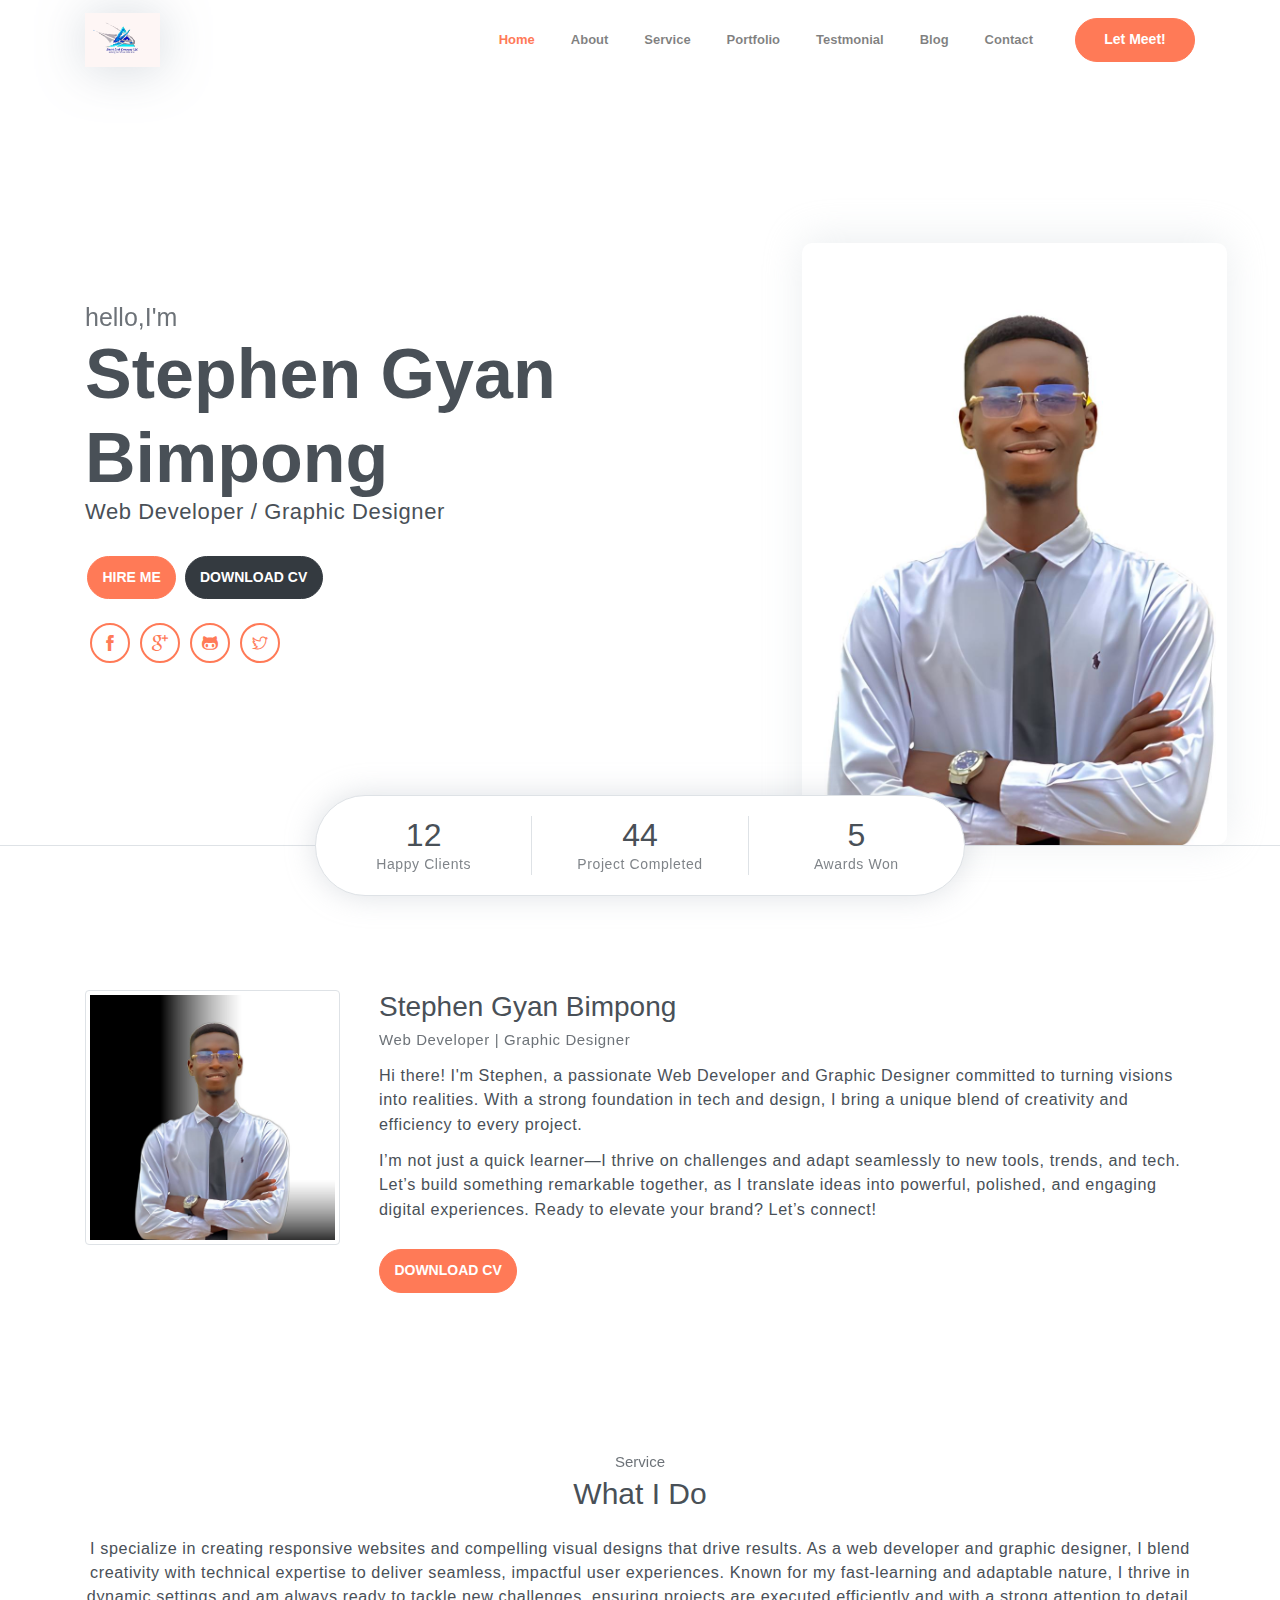
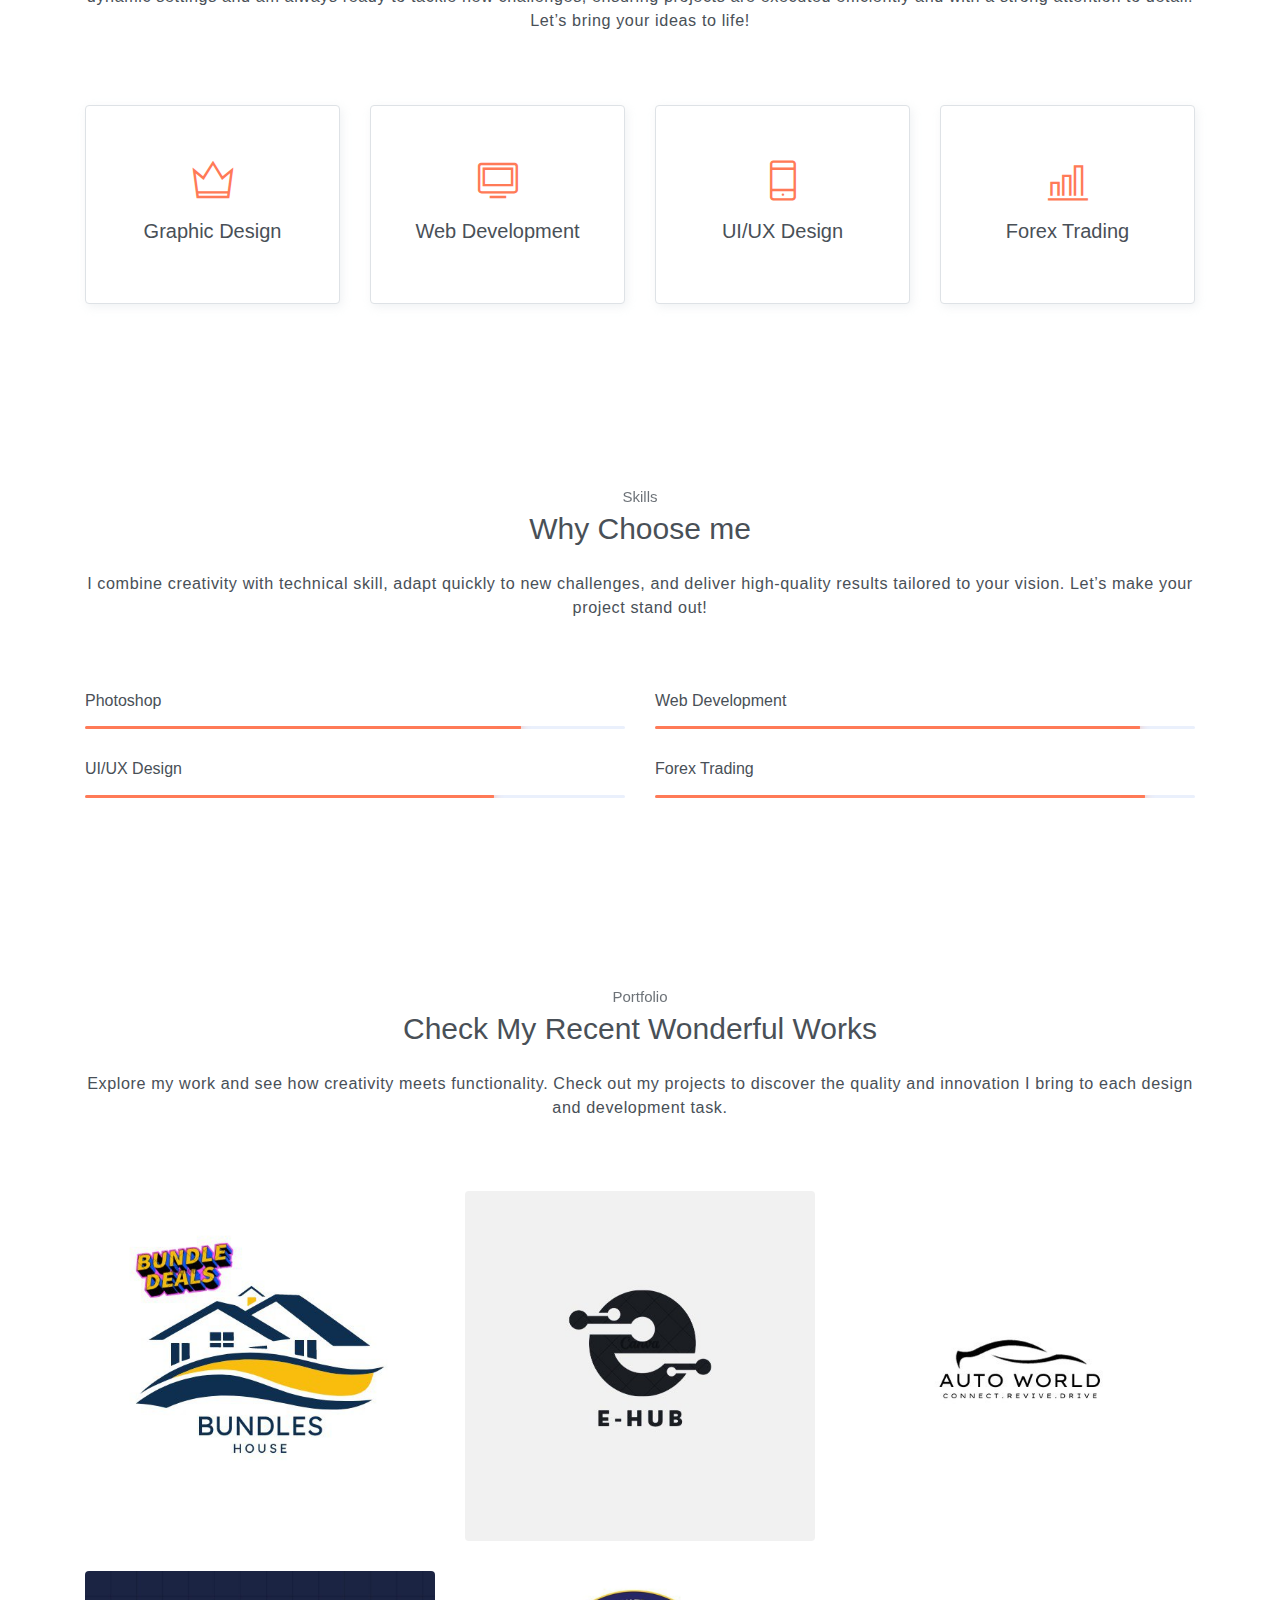
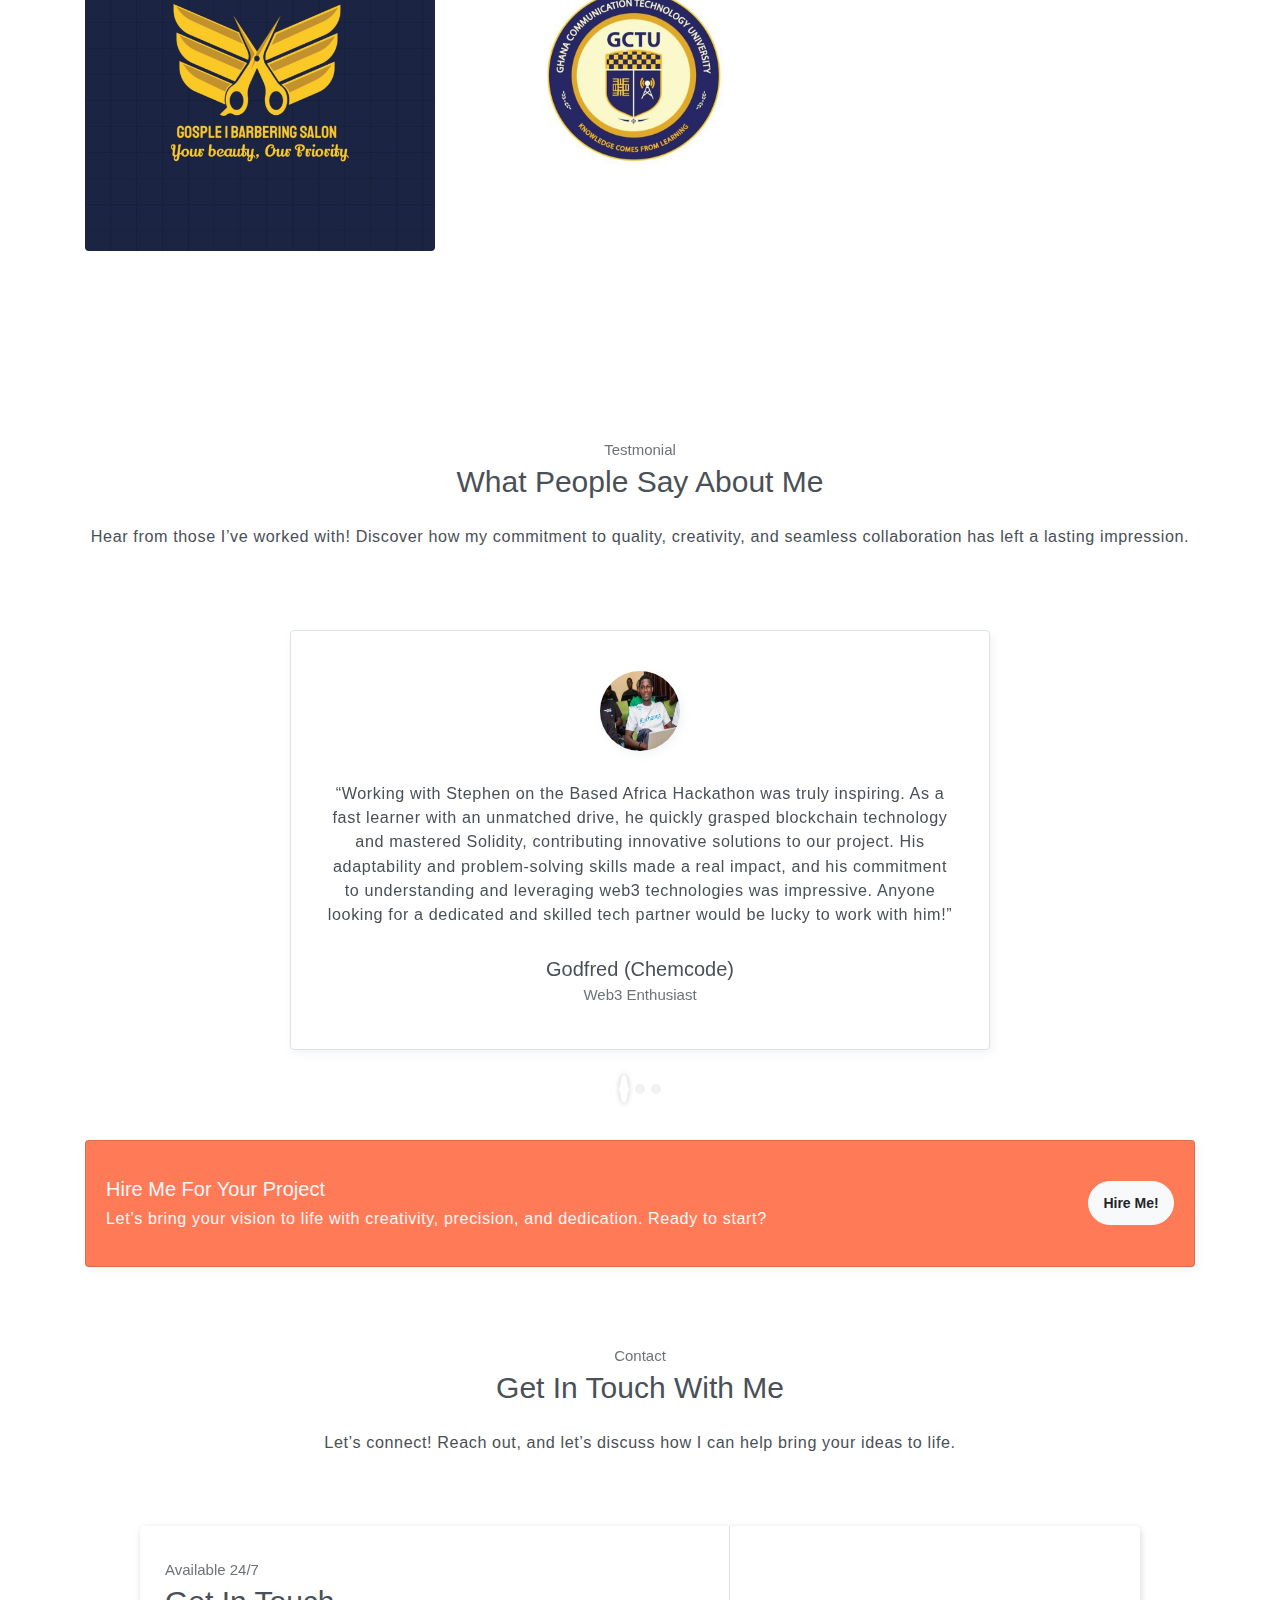
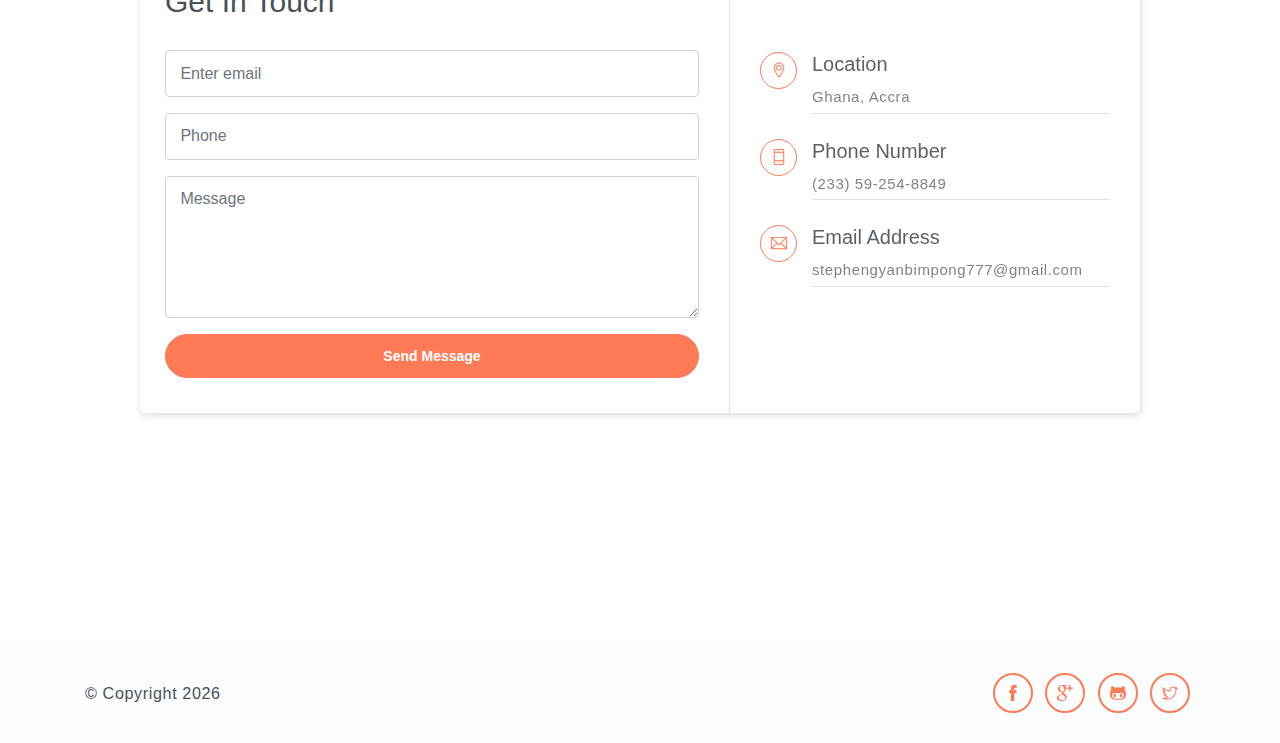
==== public_html/index.html @ 73524af5 "upload portfolio site" ====
<!DOCTYPE html>
<html lang="en">
<head>
	<meta charset="utf-8">
    <meta name="viewport" content="width=device-width, initial-scale=1, shrink-to-fit=no">
    <meta name="description" content="Start your development with Steller landing page.">
    <meta name="author" content="Devcrud">
    <title>Stephen's Portfolio</title>
    <!-- font icons -->
    <link rel="stylesheet" href="assets/vendors/themify-icons/css/themify-icons.css">
    <!-- Bootstrap + Steller main styles -->
	<link rel="stylesheet" href="assets/css/steller.css">
</head>
<body data-spy="scroll" data-target=".navbar" data-offset="40" id="home">

    <!-- Page navigation -->
    <nav class="navbar navbar-expand-lg navbar-light fixed-top" data-spy="affix" data-offset-top="0">
        <div class="container">
            <a class="navbar-brand" href="#"><img src="assets/imgs/logo.svg" alt=""></a>
            <button class="navbar-toggler" type="button" data-toggle="collapse" data-target="#navbarSupportedContent" aria-controls="navbarSupportedContent" aria-expanded="false" aria-label="Toggle navigation">
                <span class="navbar-toggler-icon"></span>
            </button>

            <div class="collapse navbar-collapse" id="navbarSupportedContent">
                <ul class="navbar-nav ml-auto align-items-center">
                    <li class="nav-item">
                        <a class="nav-link" href="#home">Home</a>
                    </li>
                    <li class="nav-item">
                        <a class="nav-link" href="#about">About</a>
                    </li>
                    <li class="nav-item">
                        <a class="nav-link" href="#service">Service</a>
                    </li>                   
                    <li class="nav-item">
                        <a class="nav-link" href="#portfolio">Portfolio</a>
                    </li>
                    <li class="nav-item">
                        <a class="nav-link" href="#testmonial">Testmonial</a>
                    </li>
                    <li class="nav-item">
                        <a class="nav-link" href="#blog">Blog</a>
                    </li>
                    <li class="nav-item">
                        <a class="nav-link" href="#contact">Contact</a>
                    </li>
                    <li class="nav-item">
                        <a class="- btn btn-primary rounded ml-4" href="https://calendly.com/stephengyanbimpong777/30min">Let Meet!</a>
                    </li>
                </ul>
            </div>
        </div>          
    </nav>
    <!-- End of page navibation -->

    <!-- Page Header -->
    <header class="header" id="home">
        <div class="container">
            <div class="infos">
                <h6 class="subtitle">hello,I'm</h6>
                <h6 class="title">Stephen Gyan Bimpong</h6>
                <p>Web Developer / Graphic Designer</p>

                <div class="buttons pt-3">
                    <button class="btn btn-primary rounded" onclick="window.location.href = 'https://form.jotform.com/243177001592553';" >HIRE ME</button>
                    <button class="btn btn-dark rounded" onclick="window.location.href = 'https://www.dropbox.com/scl/fi/myu30l5hokzdktukpydte/STEPHEN-CVV.pdf?rlkey=8grkukfcvhnptzgs9w6j70dwz&st=21aei946&dl=0';">DOWNLOAD CV</button>
                </div>      

                <div class="socials mt-4">
                    <a class="social-item" href="https://www.facebook.com/share/4NerfVoNpdZaXKDs/?mibextid=LQQJ4d"><i class="ti-facebook"></i></a>
                    <a class="social-item" href="https://www.linkedin.com/in/stephen-gyan-bimpong-b1b851284?utm_source=share&utm_campaign=share_via&utm_content=profile&utm_medium=ios_app"><i class="ti-google"></i></a>
                    <a class="social-item" href="https://github.com/SmartLinkco/"><i class="ti-github"></i></a>
                    <a class="social-item" href="https://x.com/_Stephen_Gyan"><i class="ti-twitter"></i></a>
                </div>
            </div>              
            <div class="img-holder">
                <img src="assets/imgs/man.jpg" alt="">
            </div>      
        </div>  

        <!-- Header-widget -->
        <div class="widget">
            <div class="widget-item">
                <h2>12</h2>
                <p>Happy Clients</p>
            </div>
            <div class="widget-item">
                <h2>44</h2>
                <p>Project Completed</p>
            </div>
            <div class="widget-item">
                <h2>5</h2>
                <p>Awards Won</p>
            </div>
        </div>
    </header>
    <!-- End of Page Header -->
    
    <!-- About section -->
    <section id="about" class="section mt-3">
        <div class="container mt-5">
            <div class="row text-center text-md-left">
                <div class="col-md-3">
                    <img src="assets/imgs/avatar.jpg" alt="" class="img-thumbnail mb-4">
                </div>
                <div class="pl-md-4 col-md-9">
                    <h6 class="title">Stephen Gyan Bimpong</h6>
                    <p class="subtitle">Web Developer | Graphic Designer</p>
                    <p>Hi there! I'm Stephen, a passionate Web Developer and Graphic Designer committed to turning visions into realities. With a strong foundation in tech and design, I bring a unique blend of creativity and efficiency to every project.</p>
                    <p>I’m not just a quick learner—I thrive on challenges and adapt seamlessly to new tools, trends, and tech. Let’s build something remarkable together, as I translate ideas into powerful, polished, and engaging digital experiences. Ready to elevate your brand? Let’s connect! </p>
                    <button class="btn btn-primary rounded mt-3" onclick="window.location.href = 'https://www.dropbox.com/scl/fi/myu30l5hokzdktukpydte/STEPHEN-CVV.pdf?rlkey=8grkukfcvhnptzgs9w6j70dwz&st=21aei946&dl=0';">DOWNLOAD CV</button>                   
                </div>
            </div>
        </div>
    </section>

    <!-- Service section -->
    <section id="service" class="section">
        <div class="container text-center">
            <h6 class="subtitle">Service</h6>
            <h6 class="section-title mb-4">What I Do</h6>
            <p class="mb-5 pb-4">I specialize in creating responsive websites and compelling visual designs that drive results. As a web developer and graphic designer, I blend creativity with technical expertise to deliver seamless, impactful user experiences. Known for my fast-learning and adaptable nature, I thrive in dynamic settings and am always ready to tackle new challenges, ensuring projects are executed efficiently and with a strong attention to detail. Let’s bring your ideas to life!</p>

            <div class="row">
                <div class="col-sm-6 col-md-3 mb-4">
                    <div class="custom-card card border">
                        <div class="card-body">
                            <i class="icon ti-crown"></i>
                            <h5>Graphic Design</h5>
                        </div>
                    </div>
                </div>
                <div class="col-sm-6 col-md-3 mb-4">
                    <div class="custom-card card border">
                        <div class="card-body">
                            <i class="icon ti-desktop"></i>
                            <h5>Web Development</h5>
                        </div>
                    </div>
                </div>
                <div class="col-sm-6 col-md-3 mb-4">
                    <div class="custom-card card border">
                        <div class="card-body">
                            <i class="icon ti-mobile"></i>
                            <h5>UI/UX Design</h5>
                        </div>
                    </div>
                </div>
                <div class="col-sm-6 col-md-3 mb-4">
                    <div class="custom-card card border">
                        <div class="card-body">
                            <i class="icon ti-bar-chart"></i>
                            <h5>Forex Trading</h5>
                        </div>
                    </div>
                </div>
            </div>
        </div>
    </section>
    <!-- End of Sectoin -->

    <!-- Skills section -->
    <section class="section">
        <div class="container text-center">
            <h6 class="subtitle">Skills</h6>
            <h6 class="section-title mb-4">Why Choose me</h6>
            <p class="mb-5 pb-4">I combine creativity with technical skill, adapt quickly to new challenges, and deliver high-quality results tailored to your vision. Let’s make your project stand out!</p>

            <div class="row text-left">
                <div class="col-sm-6">
                    <h6 class="mb-3">Photoshop</h6>
                    <div class="progress">
                        <div class="progress-bar bg-primary" role="progressbar" style="width: 80%;" aria-valuenow="25" aria-valuemin="0" aria-valuemax="100"><span>80%</span></div>
                    </div>
                </div>
                <div class="col-sm-6">
                    <h6 class="mb-3">Web Development</h6>
                    <div class="progress">
                        <div class="progress-bar bg-primary" role="progressbar" style="width: 89%;" aria-valuenow="25" aria-valuemin="0" aria-valuemax="100"><span>89%</span></div>
                    </div>
                </div>
                <div class="col-sm-6">
                    <h6 class="mb-3">UI/UX Design</h6>
                    <div class="progress">
                        <div class="progress-bar bg-primary" role="progressbar" style="width: 75%;" aria-valuenow="25" aria-valuemin="0" aria-valuemax="100"><span>75%</span></div>
                    </div>
                </div>
                <div class="col-sm-6">
                    <h6 class="mb-3">Forex Trading</h6>
                    <div class="progress">
                        <div class="progress-bar bg-primary" role="progressbar" style="width: 90%;" aria-valuenow="25" aria-valuemin="0" aria-valuemax="100"><span>90%</span></div>
                    </div>
                </div>
            </div>  
        </div>
    </section>
    <!-- End of Skills sections -->

    <!-- Portfolio section -->
    <section id="portfolio" class="section">
        <div class="container text-center">
            <h6 class="subtitle">Portfolio</h6>
            <h6 class="section-title mb-4">Check My Recent Wonderful Works</h6>
            <p class="mb-5 pb-4">Explore my work and see how creativity meets functionality. Check out my projects to discover the quality and innovation I bring to each design and development task.</p>

            <div class="row">
                <div class="col-sm-4">
                    <div class="img-wrapper">
                        <img src="assets/imgs/folio-1.jpg" alt="">
                        <div class="overlay">
                            <div class="overlay-infos">
                                <h5>BUNDLE HOUSE</h5>
                                <a href="javascript:void(0)"><i class="ti-zoom-in"></i></a>
                                <a href="
                                https://smartlinkco.github.io/connect/bundles/masterbundles.html"><i class="ti-link"></i></a>
                            </div>  
                        </div>
                    </div>
                    <div class="img-wrapper">
                        <img src="assets/imgs/folio-2.jpg" alt="">
                        <div class="overlay">
                            <div class="overlay-infos">
                                <h5>GOSPEL 1 HAIR STUDIO</h5>
                                <a href="javascript:void(0)"><i class="ti-zoom-in"></i></a>
                                <a href="https://smartlinkco.github.io/connect/Gospel%201/gospel1barbershop.html"><i class="ti-link"></i></a>
                            </div>                              
                        </div>
                    </div>                  
                </div>
                <div class="col-sm-4">
                    <div class="img-wrapper">
                        <img src="assets/imgs/folio-3.jpg" alt="">
                        <div class="overlay">
                            <div class="overlay-infos">
                                <h5>E-HUB</h5>
                                <a href=""><i class="ti-zoom-in"></i></a>
                                <a href="https://smartlinkco.github.io/connect/e-HUB/e-HUB-Premium.html"><i class="ti-link"></i></a>
                            </div>  
                        </div>
                    </div>
                    <div class="img-wrapper">
                        <img src="assets/imgs/folio-4.jpg" alt="">
                        <div class="overlay">
                            <div class="overlay-infos">
                                <h5>GCTU ARCHIVE</h5>
                                <a href="javascript:void(0)"><i class="ti-zoom-in"></i></a>
                                <a href="https://smartlinkco.github.io/Collaborators/Passco%20Achive/gctuAchives.html"><i class="ti-link"></i></a>
                            </div>                              
                        </div>
                    </div>                  
                </div>
                <div class="col-sm-4">
                    <div class="img-wrapper">
                        <img src="assets/imgs/folio-5.jpg" alt="">
                        <div class="overlay">
                            <div class="overlay-infos">
                                <h5>AutoWorld</h5>
                                <a href="javascript:void(0)"><i class="ti-zoom-in"></i></a>
                                <a href="https://smartlinkco.github.io/connect/AutoWorld/index.html"><i class="ti-link"></i></a>
                            </div>  
                        </div>
                    </div>             
                </div>
            </div>

        </div>
    </section>
    <!-- End of portfolio section -->

    <!-- Testmonial Section -->
    <section id="testmonial" class="section">
        <div class="container text-center">
            <h6 class="subtitle">Testmonial</h6>
            <h6 class="section-title mb-4">What People Say About Me</h6>
            <p class="mb-5 pb-4">Hear from those I’ve worked with! Discover how my commitment to quality, creativity, and seamless collaboration has left a lasting impression.</p>


            <div id="carouselExampleIndicators" class="carousel slide" data-ride="carousel">
                <ol class="carousel-indicators">
                    <li data-target="#carouselExampleIndicators" data-slide-to="0" class="active"></li>
                    <li data-target="#carouselExampleIndicators" data-slide-to="1"></li>
                    <li data-target="#carouselExampleIndicators" data-slide-to="2"></li>
                </ol>
                <div class="carousel-inner">
                    <div class="carousel-item active">
                        <div class="card testmonial-card border">
                            <div class="card-body">
                                <img src="assets/imgs/chemist.jpg" alt="">
                                <p>“Working with Stephen on the Based Africa Hackathon was truly inspiring. As a fast learner with an unmatched drive, he quickly grasped blockchain technology and mastered Solidity, contributing innovative solutions to our project. His adaptability and problem-solving skills made a real impact, and his commitment to understanding and leveraging web3 technologies was impressive. Anyone looking for a dedicated and skilled tech partner would be lucky to work with him!”</p>
                                <h1 class="title">Godfred (Chemcode)</h1>
                                <h1 class="subtitle">Web3 Enthusiast</h1>
                            </div>
                        </div>
                    </div>
                    <div class="carousel-item">
                        <div class="card testmonial-card border">
                            <div class="card-body">
                                <img src="assets/imgs/gospel.jpg" alt="">
                                <p>“Stephen exceeded my expectations by building our professional website in just 5 days! His attention to detail and high-quality configurations brought my vision to life seamlessly. Not only was the turnaround time impressive, but the site also reflected exactly what I wanted for Gospel 1 Hair Studio. His dedication, skill, and efficiency make him a true asset to any project!”</p>
                                <h1 class="title">Mr.Samuel Bimpong</h1>
                                <h1 class="subtitle">CEO, Gospel 1 Hair Studio</h1>
                            </div>
                        </div>
                    </div>
                    <div class="carousel-item">
                        <div class="card testmonial-card border">
                            <div class="card-body">
                                <img src="assets/imgs/rubies.jpg" alt="">
                                <p>"Stephen has been a reliable and accessible partner throughout our journey at Rubies Cuisine. He developed an automated customer service chatbot for order taking that streamlined our process and improved customer interactions. If you're looking for someone who listens to your needs and delivers high-quality, efficient solutions, Stephen is the one to trust. His professionalism and commitment will truly make a difference for your business!"</p>
                                <h1 class="title">Madam Ruby</h1>
                                <h1 class="subtitle">CEO, Rubies Cuisine</h1>
                            </div>
                        </div>
                    </div>
                </div>
            </div>
        </div>
    </section>
    <!-- End of testmonial section -->

    <!-- Blog Section -->
    <!-- <section id="blog" class="section">
        <div class="container text-center">
            <h6 class="subtitle">My Blogs</h6>
            <h6 class="section-title mb-4">Latest News</h6>
            <p class="mb-5 pb-4">Lorem ipsum dolor sit amet, consectetur adipisicing elit. In alias dignissimos. <br> rerum commodi corrupti, temporibus non quam.</p>

            <div class="row text-left">
                <div class="col-md-4">
                    <div class="card border mb-4">
                        <img src="assets/imgs/blog-1.jpg" alt="" class="card-img-top w-100">
                        <div class="card-body">
                            <h5 class="card-title">Designe for Everyone</h5>
                            <div class="post-details">
                                <a href="javascript:void(0)">Posted By: Admin</a>
                                <a href="javascript:void(0)"><i class="ti-thumb-up"></i> 456</a>
                                <a href="javascript:void(0)"><i class="ti-comment"></i> 123</a>
                            </div>
                            <p>Lorem ipsum dolor sit amet, consectetur adipisicing elit. Ut ad vel dolorum, iusto velit, minima? Voluptas nemo harum impedit nisi.</p>
                            <a href="javascript:void(0)">Read More..</a>
                        </div>
                    </div>
                </div>
                <div class="col-md-4">
                    <div class="card border mb-4">
                        <img src="assets/imgs/blog-2.jpg" alt="" class="card-img-top w-100">
                        <div class="card-body">
                            <h5 class="card-title">Web Layouts</h5>
                            <div class="post-details">
                                <a href="javascript:void(0)">Posted By: Admin</a>
                                <a href="javascript:void(0)"><i class="ti-thumb-up"></i> 456</a>
                                <a href="javascript:void(0)"><i class="ti-comment"></i> 123</a>
                            </div>
                            <p>Lorem ipsum dolor sit amet, consectetur adipisicing elit. Ut ad vel dolorum, iusto velit, minima? Voluptas nemo harum impedit nisi.</p>
                            <a href="javascript:void(0)">Read More..</a>
                        </div>
                    </div>
                </div>
                <div class="col-md-4">
                    <div class="card border mb-4">
                        <img src="assets/imgs/blog-3.jpg" alt="" class="card-img-top w-100">
                        <div class="card-body">
                            <h5 class="card-title">Bootstrap Framework</h5>
                            <div class="post-details">
                                <a href="javascript:void(0)">Posted By: Admin</a>
                                <a href="javascript:void(0)"><i class="ti-thumb-up"></i> 456</a>
                                <a href="javascript:void(0)"><i class="ti-comment"></i> 123</a>
                            </div>
                            <p>Lorem ipsum dolor sit amet, consectetur adipisicing elit. Ut ad vel dolorum, iusto velit, minima? Voluptas nemo harum impedit nisi.</p>
                            <a href="javascript:void(0)">Read More..</a>
                        </div>
                    </div>
                </div>
            </div>
        </div>
    </section> -->

    <!-- Hire me section -->
    <section class="bg-gray p-0 section">
        <div class="container">
            <div class="card bg-primary">
                <div class="card-body text-light">
                    <div class="row align-items-center">
                        <div class="col-sm-9 text-center text-sm-left">
                            <h5 class="mt-3">Hire Me For Your Project</h5>
                            <p class="mb-3">Let’s bring your vision to life with creativity, precision, and dedication. Ready to start? </p>
                        </div>
                        <div class="col-sm-3 text-center text-sm-right">
                            <button class="btn btn-light rounded" onclick="window.location.href = 'https://form.jotform.com/243177001592553';">Hire Me!</button>
                        </div>
                    </div>
                </div> 
            </div>
        </div>
    </section>      
    <!-- End od Hire me section. -->

    <!-- Contact Section -->
    <section id="contact" class="position-relative section">
        <div class="container text-center">
            <h6 class="subtitle">Contact</h6>
            <h6 class="section-title mb-4">Get In Touch With Me</h6>
            <p class="mb-5 pb-4">Let’s connect! Reach out, and let’s discuss how I can help bring your ideas to life.</p>

            <div class="contact text-left">
                <div class="form">
                    <h6 class="subtitle">Available 24/7</h6>
                    <h6 class="section-title mb-4">Get In Touch</h6>
                    <form>
                        <div class="form-group">
                            <input type="email" class="form-control" id="exampleInputEmail1" aria-describedby="emailHelp" placeholder="Enter email" required>
                        </div>
                        <div class="form-group">
                            <input type="password" class="form-control" id="exampleInputPassword1" placeholder="Phone" required>
                        </div>
                        <div class="form-group">
                            <textarea name="contact-message" id="" cols="30" rows="5" class="form-control" placeholder="Message"></textarea>
                        </div>
                        <button type="submit" class="btn btn-primary btn-block rounded w-lg">Send Message</button>
                    </form>
                </div>
                <div class="contact-infos">
                    <div class="item">
                        <i class="ti-location-pin"></i>
                        <div class="">
                            <h5>Location</h5>
                            <p> Ghana, Accra</p>
                        </div>                          
                    </div>
                    <div class="item">
                        <i class="ti-mobile"></i>
                        <div>
                            <h5>Phone Number</h5>
                            <p>(233) 59-254-8849</p>
                        </div>                          
                    </div>
                    <div class="item">
                        <i class="ti-email"></i>
                        <div class="mb-0">
                            <h5>Email Address</h5>
                            <p>stephengyanbimpong777@gmail.com</p>
                        </div>
                    </div>
                </div>                  
            </div>
        </div>  
        <div id="map">
            <iframe src="https://snazzymaps.com/embed/61257"></iframe>
        </div>      
    </section>
    <!-- End of Contact Section -->

    <!-- Page Footer -->
    <footer class="page-footer">
        <div class="container">
            <div class="row align-items-center">
                <div class="col-sm-6">
                    <p>&copy; Copyright <script>document.write(new Date().getFullYear())</script> </p>
                </div>
                <div class="col-sm-6">
                    <div class="socials">
                        <a class="social-item" href="https://www.facebook.com/share/4NerfVoNpdZaXKDs/?mibextid=LQQJ4d"><i class="ti-facebook"></i></a>
                        <a class="social-item" href="https://www.linkedin.com/in/stephen-gyan-bimpong-b1b851284?utm_source=share&utm_campaign=share_via&utm_content=profile&utm_medium=ios_app"><i class="ti-google"></i></a>
                        <a class="social-item" href="https://github.com/SmartLinkco/"><i class="ti-github"></i></a>
                        <a class="social-item" href="https://x.com/_Stephen_Gyan"><i class="ti-twitter"></i></a>
                    </div>
                </div>
            </div>
        </div>
    </footer> 
    <!-- End of page footer -->
	
	<!-- core  -->
    <script src="assets/vendors/jquery/jquery-3.4.1.js"></script>
    <script src="assets/vendors/bootstrap/bootstrap.bundle.js"></script>
    <!-- bootstrap 3 affix -->
	<script src="assets/vendors/bootstrap/bootstrap.affix.js"></script>

    <!-- steller js -->
    <script src="assets/js/steller.js"></script>

</body>
</html>
---- public_html/assets/vendors/themify-icons/css/themify-icons.css ----
@font-face {
	font-family: 'themify';
	src:url("../fonts/themify.eot?-fvbane");
	src:url("../fonts/themify.eot?#iefix-fvbane") format("embedded-opentype"),
		url("../fonts/themify.woff?-fvbane") format("woff"),
		url("../fonts/themify.ttf?-fvbane") format("truetype"),
		url("../fonts/themify.svg?-fvbane#themify") format("svg");
	font-weight: normal;
	font-style: normal;
}

[class^="ti-"], [class*=" ti-"] {
	font-family: 'themify';
	speak: none;
	font-style: normal;
	font-weight: normal;
	font-variant: normal;
	text-transform: none;
	line-height: 1;

	/* Better Font Rendering =========== */
	-webkit-font-smoothing: antialiased;
	-moz-osx-font-smoothing: grayscale;
}

.ti-wand:before {
	content: "\e600";
}
.ti-volume:before {
	content: "\e601";
}
.ti-user:before {
	content: "\e602";
}
.ti-unlock:before {
	content: "\e603";
}
.ti-unlink:before {
	content: "\e604";
}
.ti-trash:before {
	content: "\e605";
}
.ti-thought:before {
	content: "\e606";
}
.ti-target:before {
	content: "\e607";
}
.ti-tag:before {
	content: "\e608";
}
.ti-tablet:before {
	content: "\e609";
}
.ti-star:before {
	content: "\e60a";
}
.ti-spray:before {
	content: "\e60b";
}
.ti-signal:before {
	content: "\e60c";
}
.ti-shopping-cart:before {
	content: "\e60d";
}
.ti-shopping-cart-full:before {
	content: "\e60e";
}
.ti-settings:before {
	content: "\e60f";
}
.ti-search:before {
	content: "\e610";
}
.ti-zoom-in:before {
	content: "\e611";
}
.ti-zoom-out:before {
	content: "\e612";
}
.ti-cut:before {
	content: "\e613";
}
.ti-ruler:before {
	content: "\e614";
}
.ti-ruler-pencil:before {
	content: "\e615";
}
.ti-ruler-alt:before {
	content: "\e616";
}
.ti-bookmark:before {
	content: "\e617";
}
.ti-bookmark-alt:before {
	content: "\e618";
}
.ti-reload:before {
	content: "\e619";
}
.ti-plus:before {
	content: "\e61a";
}
.ti-pin:before {
	content: "\e61b";
}
.ti-pencil:before {
	content: "\e61c";
}
.ti-pencil-alt:before {
	content: "\e61d";
}
.ti-paint-roller:before {
	content: "\e61e";
}
.ti-paint-bucket:before {
	content: "\e61f";
}
.ti-na:before {
	content: "\e620";
}
.ti-mobile:before {
	content: "\e621";
}
.ti-minus:before {
	content: "\e622";
}
.ti-medall:before {
	content: "\e623";
}
.ti-medall-alt:before {
	content: "\e624";
}
.ti-marker:before {
	content: "\e625";
}
.ti-marker-alt:before {
	content: "\e626";
}
.ti-arrow-up:before {
	content: "\e627";
}
.ti-arrow-right:before {
	content: "\e628";
}
.ti-arrow-left:before {
	content: "\e629";
}
.ti-arrow-down:before {
	content: "\e62a";
}
.ti-lock:before {
	content: "\e62b";
}
.ti-location-arrow:before {
	content: "\e62c";
}
.ti-link:before {
	content: "\e62d";
}
.ti-layout:before {
	content: "\e62e";
}
.ti-layers:before {
	content: "\e62f";
}
.ti-layers-alt:before {
	content: "\e630";
}
.ti-key:before {
	content: "\e631";
}
.ti-import:before {
	content: "\e632";
}
.ti-image:before {
	content: "\e633";
}
.ti-heart:before {
	content: "\e634";
}
.ti-heart-broken:before {
	content: "\e635";
}
.ti-hand-stop:before {
	content: "\e636";
}
.ti-hand-open:before {
	content: "\e637";
}
.ti-hand-drag:before {
	content: "\e638";
}
.ti-folder:before {
	content: "\e639";
}
.ti-flag:before {
	content: "\e63a";
}
.ti-flag-alt:before {
	content: "\e63b";
}
.ti-flag-alt-2:before {
	content: "\e63c";
}
.ti-eye:before {
	content: "\e63d";
}
.ti-export:before {
	content: "\e63e";
}
.ti-exchange-vertical:before {
	content: "\e63f";
}
.ti-desktop:before {
	content: "\e640";
}
.ti-cup:before {
	content: "\e641";
}
.ti-crown:before {
	content: "\e642";
}
.ti-comments:before {
	content: "\e643";
}
.ti-comment:before {
	content: "\e644";
}
.ti-comment-alt:before {
	content: "\e645";
}
.ti-close:before {
	content: "\e646";
}
.ti-clip:before {
	content: "\e647";
}
.ti-angle-up:before {
	content: "\e648";
}
.ti-angle-right:before {
	content: "\e649";
}
.ti-angle-left:before {
	content: "\e64a";
}
.ti-angle-down:before {
	content: "\e64b";
}
.ti-check:before {
	content: "\e64c";
}
.ti-check-box:before {
	content: "\e64d";
}
.ti-camera:before {
	content: "\e64e";
}
.ti-announcement:before {
	content: "\e64f";
}
.ti-brush:before {
	content: "\e650";
}
.ti-briefcase:before {
	content: "\e651";
}
.ti-bolt:before {
	content: "\e652";
}
.ti-bolt-alt:before {
	content: "\e653";
}
.ti-blackboard:before {
	content: "\e654";
}
.ti-bag:before {
	content: "\e655";
}
.ti-move:before {
	content: "\e656";
}
.ti-arrows-vertical:before {
	content: "\e657";
}
.ti-arrows-horizontal:before {
	content: "\e658";
}
.ti-fullscreen:before {
	content: "\e659";
}
.ti-arrow-top-right:before {
	content: "\e65a";
}
.ti-arrow-top-left:before {
	content: "\e65b";
}
.ti-arrow-circle-up:before {
	content: "\e65c";
}
.ti-arrow-circle-right:before {
	content: "\e65d";
}
.ti-arrow-circle-left:before {
	content: "\e65e";
}
.ti-arrow-circle-down:before {
	content: "\e65f";
}
.ti-angle-double-up:before {
	content: "\e660";
}
.ti-angle-double-right:before {
	content: "\e661";
}
.ti-angle-double-left:before {
	content: "\e662";
}
.ti-angle-double-down:before {
	content: "\e663";
}
.ti-zip:before {
	content: "\e664";
}
.ti-world:before {
	content: "\e665";
}
.ti-wheelchair:before {
	content: "\e666";
}
.ti-view-list:before {
	content: "\e667";
}
.ti-view-list-alt:before {
	content: "\e668";
}
.ti-view-grid:before {
	content: "\e669";
}
.ti-uppercase:before {
	content: "\e66a";
}
.ti-upload:before {
	content: "\e66b";
}
.ti-underline:before {
	content: "\e66c";
}
.ti-truck:before {
	content: "\e66d";
}
.ti-timer:before {
	content: "\e66e";
}
.ti-ticket:before {
	content: "\e66f";
}
.ti-thumb-up:before {
	content: "\e670";
}
.ti-thumb-down:before {
	content: "\e671";
}
.ti-text:before {
	content: "\e672";
}
.ti-stats-up:before {
	content: "\e673";
}
.ti-stats-down:before {
	content: "\e674";
}
.ti-split-v:before {
	content: "\e675";
}
.ti-split-h:before {
	content: "\e676";
}
.ti-smallcap:before {
	content: "\e677";
}
.ti-shine:before {
	content: "\e678";
}
.ti-shift-right:before {
	content: "\e679";
}
.ti-shift-left:before {
	content: "\e67a";
}
.ti-shield:before {
	content: "\e67b";
}
.ti-notepad:before {
	content: "\e67c";
}
.ti-server:before {
	content: "\e67d";
}
.ti-quote-right:before {
	content: "\e67e";
}
.ti-quote-left:before {
	content: "\e67f";
}
.ti-pulse:before {
	content: "\e680";
}
.ti-printer:before {
	content: "\e681";
}
.ti-power-off:before {
	content: "\e682";
}
.ti-plug:before {
	content: "\e683";
}
.ti-pie-chart:before {
	content: "\e684";
}
.ti-paragraph:before {
	content: "\e685";
}
.ti-panel:before {
	content: "\e686";
}
.ti-package:before {
	content: "\e687";
}
.ti-music:before {
	content: "\e688";
}
.ti-music-alt:before {
	content: "\e689";
}
.ti-mouse:before {
	content: "\e68a";
}
.ti-mouse-alt:before {
	content: "\e68b";
}
.ti-money:before {
	content: "\e68c";
}
.ti-microphone:before {
	content: "\e68d";
}
.ti-menu:before {
	content: "\e68e";
}
.ti-menu-alt:before {
	content: "\e68f";
}
.ti-map:before {
	content: "\e690";
}
.ti-map-alt:before {
	content: "\e691";
}
.ti-loop:before {
	content: "\e692";
}
.ti-location-pin:before {
	content: "\e693";
}
.ti-list:before {
	content: "\e694";
}
.ti-light-bulb:before {
	content: "\e695";
}
.ti-Italic:before {
	content: "\e696";
}
.ti-info:before {
	content: "\e697";
}
.ti-infinite:before {
	content: "\e698";
}
.ti-id-badge:before {
	content: "\e699";
}
.ti-hummer:before {
	content: "\e69a";
}
.ti-home:before {
	content: "\e69b";
}
.ti-help:before {
	content: "\e69c";
}
.ti-headphone:before {
	content: "\e69d";
}
.ti-harddrives:before {
	content: "\e69e";
}
.ti-harddrive:before {
	content: "\e69f";
}
.ti-gift:before {
	content: "\e6a0";
}
.ti-game:before {
	content: "\e6a1";
}
.ti-filter:before {
	content: "\e6a2";
}
.ti-files:before {
	content: "\e6a3";
}
.ti-file:before {
	content: "\e6a4";
}
.ti-eraser:before {
	content: "\e6a5";
}
.ti-envelope:before {
	content: "\e6a6";
}
.ti-download:before {
	content: "\e6a7";
}
.ti-direction:before {
	content: "\e6a8";
}
.ti-direction-alt:before {
	content: "\e6a9";
}
.ti-dashboard:before {
	content: "\e6aa";
}
.ti-control-stop:before {
	content: "\e6ab";
}
.ti-control-shuffle:before {
	content: "\e6ac";
}
.ti-control-play:before {
	content: "\e6ad";
}
.ti-control-pause:before {
	content: "\e6ae";
}
.ti-control-forward:before {
	content: "\e6af";
}
.ti-control-backward:before {
	content: "\e6b0";
}
.ti-cloud:before {
	content: "\e6b1";
}
.ti-cloud-up:before {
	content: "\e6b2";
}
.ti-cloud-down:before {
	content: "\e6b3";
}
.ti-clipboard:before {
	content: "\e6b4";
}
.ti-car:before {
	content: "\e6b5";
}
.ti-calendar:before {
	content: "\e6b6";
}
.ti-book:before {
	content: "\e6b7";
}
.ti-bell:before {
	content: "\e6b8";
}
.ti-basketball:before {
	content: "\e6b9";
}
.ti-bar-chart:before {
	content: "\e6ba";
}
.ti-bar-chart-alt:before {
	content: "\e6bb";
}
.ti-back-right:before {
	content: "\e6bc";
}
.ti-back-left:before {
	content: "\e6bd";
}
.ti-arrows-corner:before {
	content: "\e6be";
}
.ti-archive:before {
	content: "\e6bf";
}
.ti-anchor:before {
	content: "\e6c0";
}
.ti-align-right:before {
	content: "\e6c1";
}
.ti-align-left:before {
	content: "\e6c2";
}
.ti-align-justify:before {
	content: "\e6c3";
}
.ti-align-center:before {
	content: "\e6c4";
}
.ti-alert:before {
	content: "\e6c5";
}
.ti-alarm-clock:before {
	content: "\e6c6";
}
.ti-agenda:before {
	content: "\e6c7";
}
.ti-write:before {
	content: "\e6c8";
}
.ti-window:before {
	content: "\e6c9";
}
.ti-widgetized:before {
	content: "\e6ca";
}
.ti-widget:before {
	content: "\e6cb";
}
.ti-widget-alt:before {
	content: "\e6cc";
}
.ti-wallet:before {
	content: "\e6cd";
}
.ti-video-clapper:before {
	content: "\e6ce";
}
.ti-video-camera:before {
	content: "\e6cf";
}
.ti-vector:before {
	content: "\e6d0";
}
.ti-themify-logo:before {
	content: "\e6d1";
}
.ti-themify-favicon:before {
	content: "\e6d2";
}
.ti-themify-favicon-alt:before {
	content: "\e6d3";
}
.ti-support:before {
	content: "\e6d4";
}
.ti-stamp:before {
	content: "\e6d5";
}
.ti-split-v-alt:before {
	content: "\e6d6";
}
.ti-slice:before {
	content: "\e6d7";
}
.ti-shortcode:before {
	content: "\e6d8";
}
.ti-shift-right-alt:before {
	content: "\e6d9";
}
.ti-shift-left-alt:before {
	content: "\e6da";
}
.ti-ruler-alt-2:before {
	content: "\e6db";
}
.ti-receipt:before {
	content: "\e6dc";
}
.ti-pin2:before {
	content: "\e6dd";
}
.ti-pin-alt:before {
	content: "\e6de";
}
.ti-pencil-alt2:before {
	content: "\e6df";
}
.ti-palette:before {
	content: "\e6e0";
}
.ti-more:before {
	content: "\e6e1";
}
.ti-more-alt:before {
	content: "\e6e2";
}
.ti-microphone-alt:before {
	content: "\e6e3";
}
.ti-magnet:before {
	content: "\e6e4";
}
.ti-line-double:before {
	content: "\e6e5";
}
.ti-line-dotted:before {
	content: "\e6e6";
}
.ti-line-dashed:before {
	content: "\e6e7";
}
.ti-layout-width-full:before {
	content: "\e6e8";
}
.ti-layout-width-default:before {
	content: "\e6e9";
}
.ti-layout-width-default-alt:before {
	content: "\e6ea";
}
.ti-layout-tab:before {
	content: "\e6eb";
}
.ti-layout-tab-window:before {
	content: "\e6ec";
}
.ti-layout-tab-v:before {
	content: "\e6ed";
}
.ti-layout-tab-min:before {
	content: "\e6ee";
}
.ti-layout-slider:before {
	content: "\e6ef";
}
.ti-layout-slider-alt:before {
	content: "\e6f0";
}
.ti-layout-sidebar-right:before {
	content: "\e6f1";
}
.ti-layout-sidebar-none:before {
	content: "\e6f2";
}
.ti-layout-sidebar-left:before {
	content: "\e6f3";
}
.ti-layout-placeholder:before {
	content: "\e6f4";
}
.ti-layout-menu:before {
	content: "\e6f5";
}
.ti-layout-menu-v:before {
	content: "\e6f6";
}
.ti-layout-menu-separated:before {
	content: "\e6f7";
}
.ti-layout-menu-full:before {
	content: "\e6f8";
}
.ti-layout-media-right-alt:before {
	content: "\e6f9";
}
.ti-layout-media-right:before {
	content: "\e6fa";
}
.ti-layout-media-overlay:before {
	content: "\e6fb";
}
.ti-layout-media-overlay-alt:before {
	content: "\e6fc";
}
.ti-layout-media-overlay-alt-2:before {
	content: "\e6fd";
}
.ti-layout-media-left-alt:before {
	content: "\e6fe";
}
.ti-layout-media-left:before {
	content: "\e6ff";
}
.ti-layout-media-center-alt:before {
	content: "\e700";
}
.ti-layout-media-center:before {
	content: "\e701";
}
.ti-layout-list-thumb:before {
	content: "\e702";
}
.ti-layout-list-thumb-alt:before {
	content: "\e703";
}
.ti-layout-list-post:before {
	content: "\e704";
}
.ti-layout-list-large-image:before {
	content: "\e705";
}
.ti-layout-line-solid:before {
	content: "\e706";
}
.ti-layout-grid4:before {
	content: "\e707";
}
.ti-layout-grid3:before {
	content: "\e708";
}
.ti-layout-grid2:before {
	content: "\e709";
}
.ti-layout-grid2-thumb:before {
	content: "\e70a";
}
.ti-layout-cta-right:before {
	content: "\e70b";
}
.ti-layout-cta-left:before {
	content: "\e70c";
}
.ti-layout-cta-center:before {
	content: "\e70d";
}
.ti-layout-cta-btn-right:before {
	content: "\e70e";
}
.ti-layout-cta-btn-left:before {
	content: "\e70f";
}
.ti-layout-column4:before {
	content: "\e710";
}
.ti-layout-column3:before {
	content: "\e711";
}
.ti-layout-column2:before {
	content: "\e712";
}
.ti-layout-accordion-separated:before {
	content: "\e713";
}
.ti-layout-accordion-merged:before {
	content: "\e714";
}
.ti-layout-accordion-list:before {
	content: "\e715";
}
.ti-ink-pen:before {
	content: "\e716";
}
.ti-info-alt:before {
	content: "\e717";
}
.ti-help-alt:before {
	content: "\e718";
}
.ti-headphone-alt:before {
	content: "\e719";
}
.ti-hand-point-up:before {
	content: "\e71a";
}
.ti-hand-point-right:before {
	content: "\e71b";
}
.ti-hand-point-left:before {
	content: "\e71c";
}
.ti-hand-point-down:before {
	content: "\e71d";
}
.ti-gallery:before {
	content: "\e71e";
}
.ti-face-smile:before {
	content: "\e71f";
}
.ti-face-sad:before {
	content: "\e720";
}
.ti-credit-card:before {
	content: "\e721";
}
.ti-control-skip-forward:before {
	content: "\e722";
}
.ti-control-skip-backward:before {
	content: "\e723";
}
.ti-control-record:before {
	content: "\e724";
}
.ti-control-eject:before {
	content: "\e725";
}
.ti-comments-smiley:before {
	content: "\e726";
}
.ti-brush-alt:before {
	content: "\e727";
}
.ti-youtube:before {
	content: "\e728";
}
.ti-vimeo:before {
	content: "\e729";
}
.ti-twitter:before {
	content: "\e72a";
}
.ti-time:before {
	content: "\e72b";
}
.ti-tumblr:before {
	content: "\e72c";
}
.ti-skype:before {
	content: "\e72d";
}
.ti-share:before {
	content: "\e72e";
}
.ti-share-alt:before {
	content: "\e72f";
}
.ti-rocket:before {
	content: "\e730";
}
.ti-pinterest:before {
	content: "\e731";
}
.ti-new-window:before {
	content: "\e732";
}
.ti-microsoft:before {
	content: "\e733";
}
.ti-list-ol:before {
	content: "\e734";
}
.ti-linkedin:before {
	content: "\e735";
}
.ti-layout-sidebar-2:before {
	content: "\e736";
}
.ti-layout-grid4-alt:before {
	content: "\e737";
}
.ti-layout-grid3-alt:before {
	content: "\e738";
}
.ti-layout-grid2-alt:before {
	content: "\e739";
}
.ti-layout-column4-alt:before {
	content: "\e73a";
}
.ti-layout-column3-alt:before {
	content: "\e73b";
}
.ti-layout-column2-alt:before {
	content: "\e73c";
}
.ti-instagram:before {
	content: "\e73d";
}
.ti-google:before {
	content: "\e73e";
}
.ti-github:before {
	content: "\e73f";
}
.ti-flickr:before {
	content: "\e740";
}
.ti-facebook:before {
	content: "\e741";
}
.ti-dropbox:before {
	content: "\e742";
}
.ti-dribbble:before {
	content: "\e743";
}
.ti-apple:before {
	content: "\e744";
}
.ti-android:before {
	content: "\e745";
}
.ti-save:before {
	content: "\e746";
}
.ti-save-alt:before {
	content: "\e747";
}
.ti-yahoo:before {
	content: "\e748";
}
.ti-wordpress:before {
	content: "\e749";
}
.ti-vimeo-alt:before {
	content: "\e74a";
}
.ti-twitter-alt:before {
	content: "\e74b";
}
.ti-tumblr-alt:before {
	content: "\e74c";
}
.ti-trello:before {
	content: "\e74d";
}
.ti-stack-overflow:before {
	content: "\e74e";
}
.ti-soundcloud:before {
	content: "\e74f";
}
.ti-sharethis:before {
	content: "\e750";
}
.ti-sharethis-alt:before {
	content: "\e751";
}
.ti-reddit:before {
	content: "\e752";
}
.ti-pinterest-alt:before {
	content: "\e753";
}
.ti-microsoft-alt:before {
	content: "\e754";
}
.ti-linux:before {
	content: "\e755";
}
.ti-jsfiddle:before {
	content: "\e756";
}
.ti-joomla:before {
	content: "\e757";
}
.ti-html5:before {
	content: "\e758";
}
.ti-flickr-alt:before {
	content: "\e759";
}
.ti-email:before {
	content: "\e75a";
}
.ti-drupal:before {
	content: "\e75b";
}
.ti-dropbox-alt:before {
	content: "\e75c";
}
.ti-css3:before {
	content: "\e75d";
}
.ti-rss:before {
	content: "\e75e";
}
.ti-rss-alt:before {
	content: "\e75f";
}
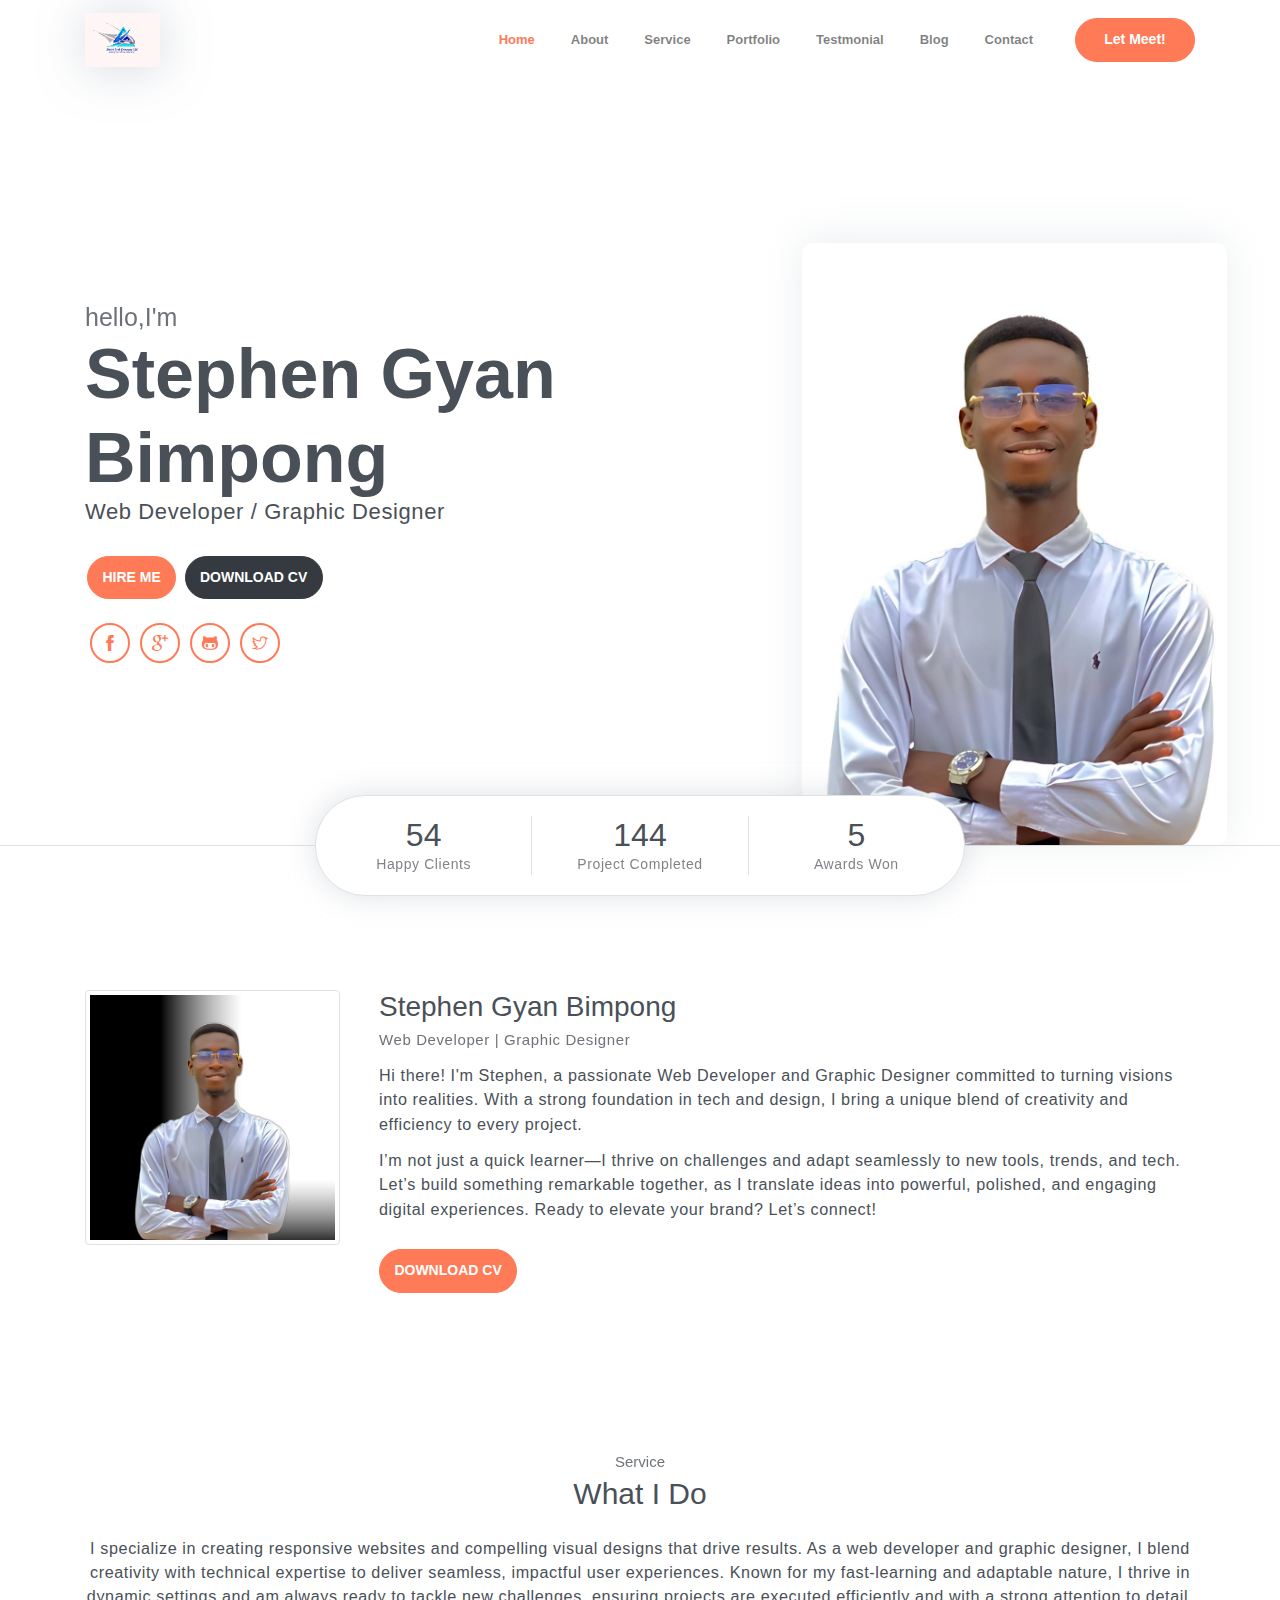
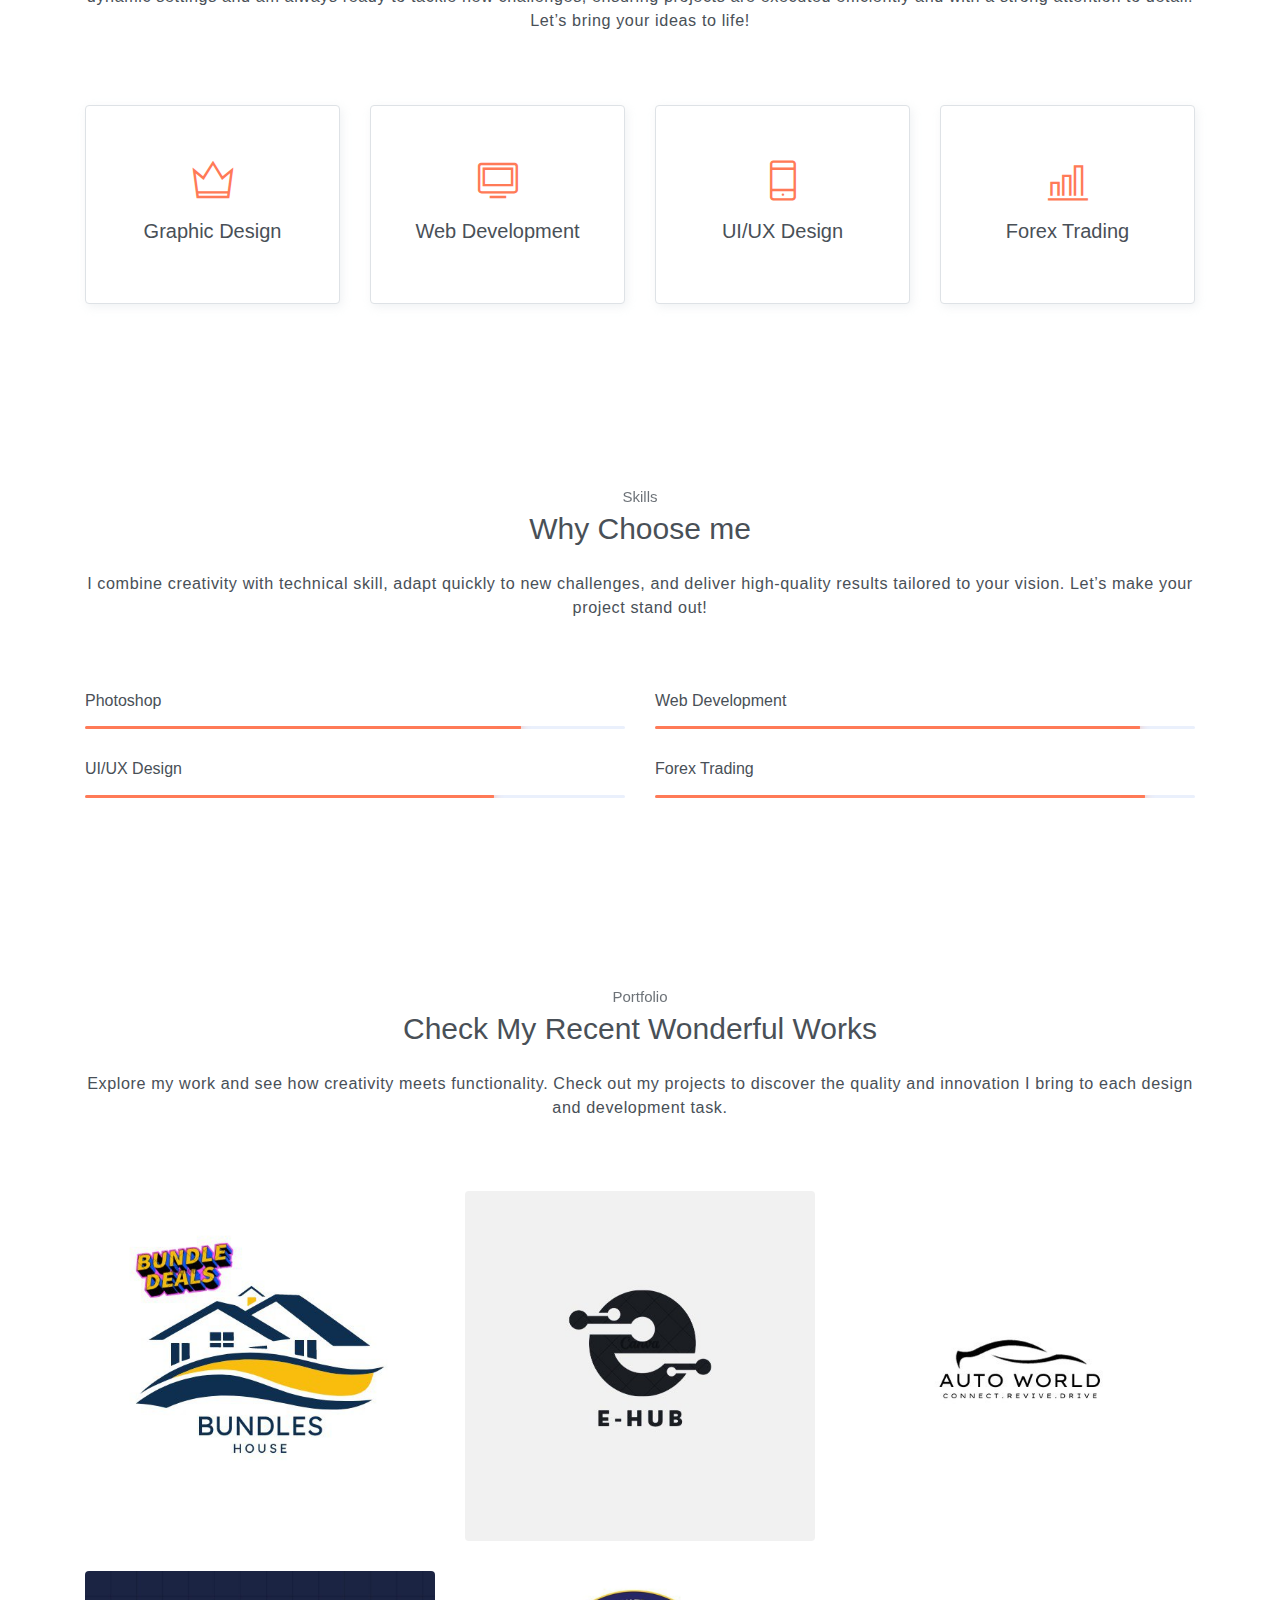
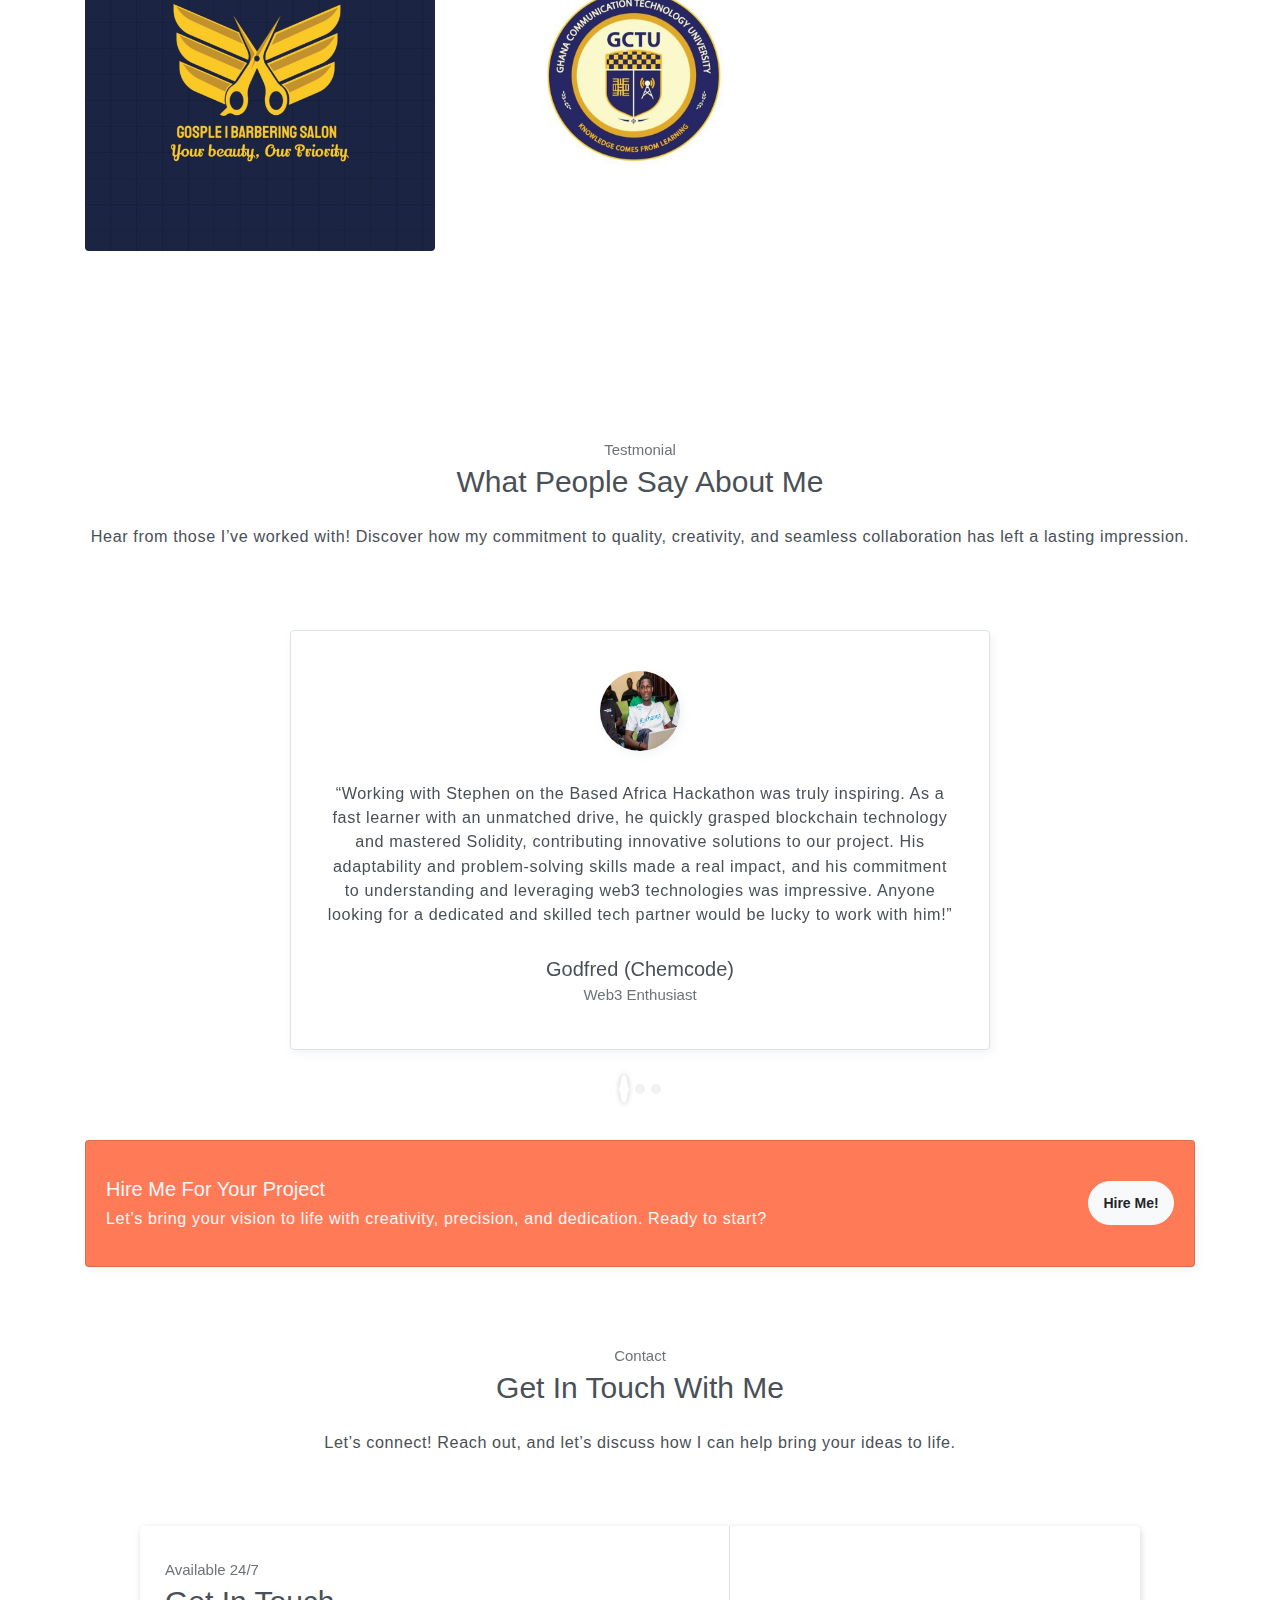
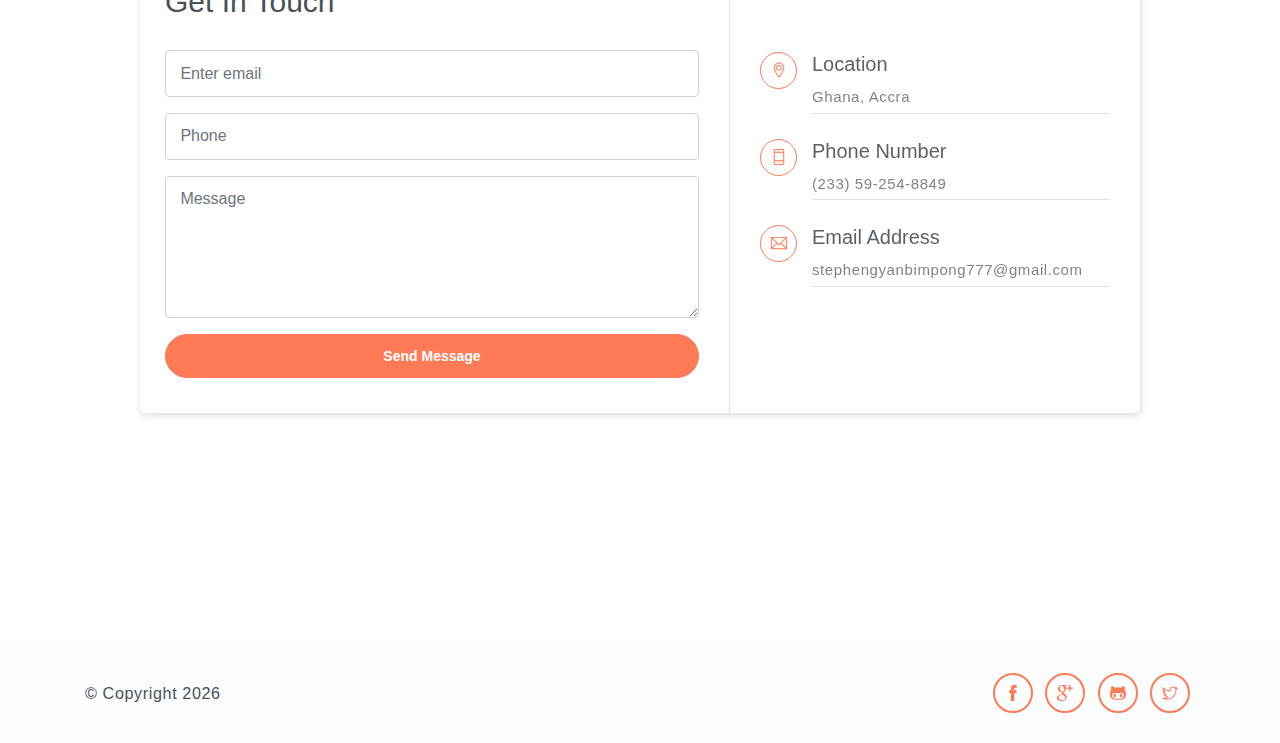
==== commit a96684cb: "Update index.html" ====
--- a/public_html/index.html
+++ b/public_html/index.html
@@ -3,7 +3,7 @@
 <head>
 	<meta charset="utf-8">
     <meta name="viewport" content="width=device-width, initial-scale=1, shrink-to-fit=no">
-    <meta name="description" content="Start your development with Steller landing page.">
+    <meta name="description" content="Check out my portfolio for impactful web development and design that brings ideas to life. Let’s create something remarkable!">
     <meta name="author" content="Devcrud">
     <title>Stephen's Portfolio</title>
     <!-- font icons -->
@@ -81,11 +81,11 @@
         <!-- Header-widget -->
         <div class="widget">
             <div class="widget-item">
-                <h2>12</h2>
+                <h2>54</h2>
                 <p>Happy Clients</p>
             </div>
             <div class="widget-item">
-                <h2>44</h2>
+                <h2>144</h2>
                 <p>Project Completed</p>
             </div>
             <div class="widget-item">
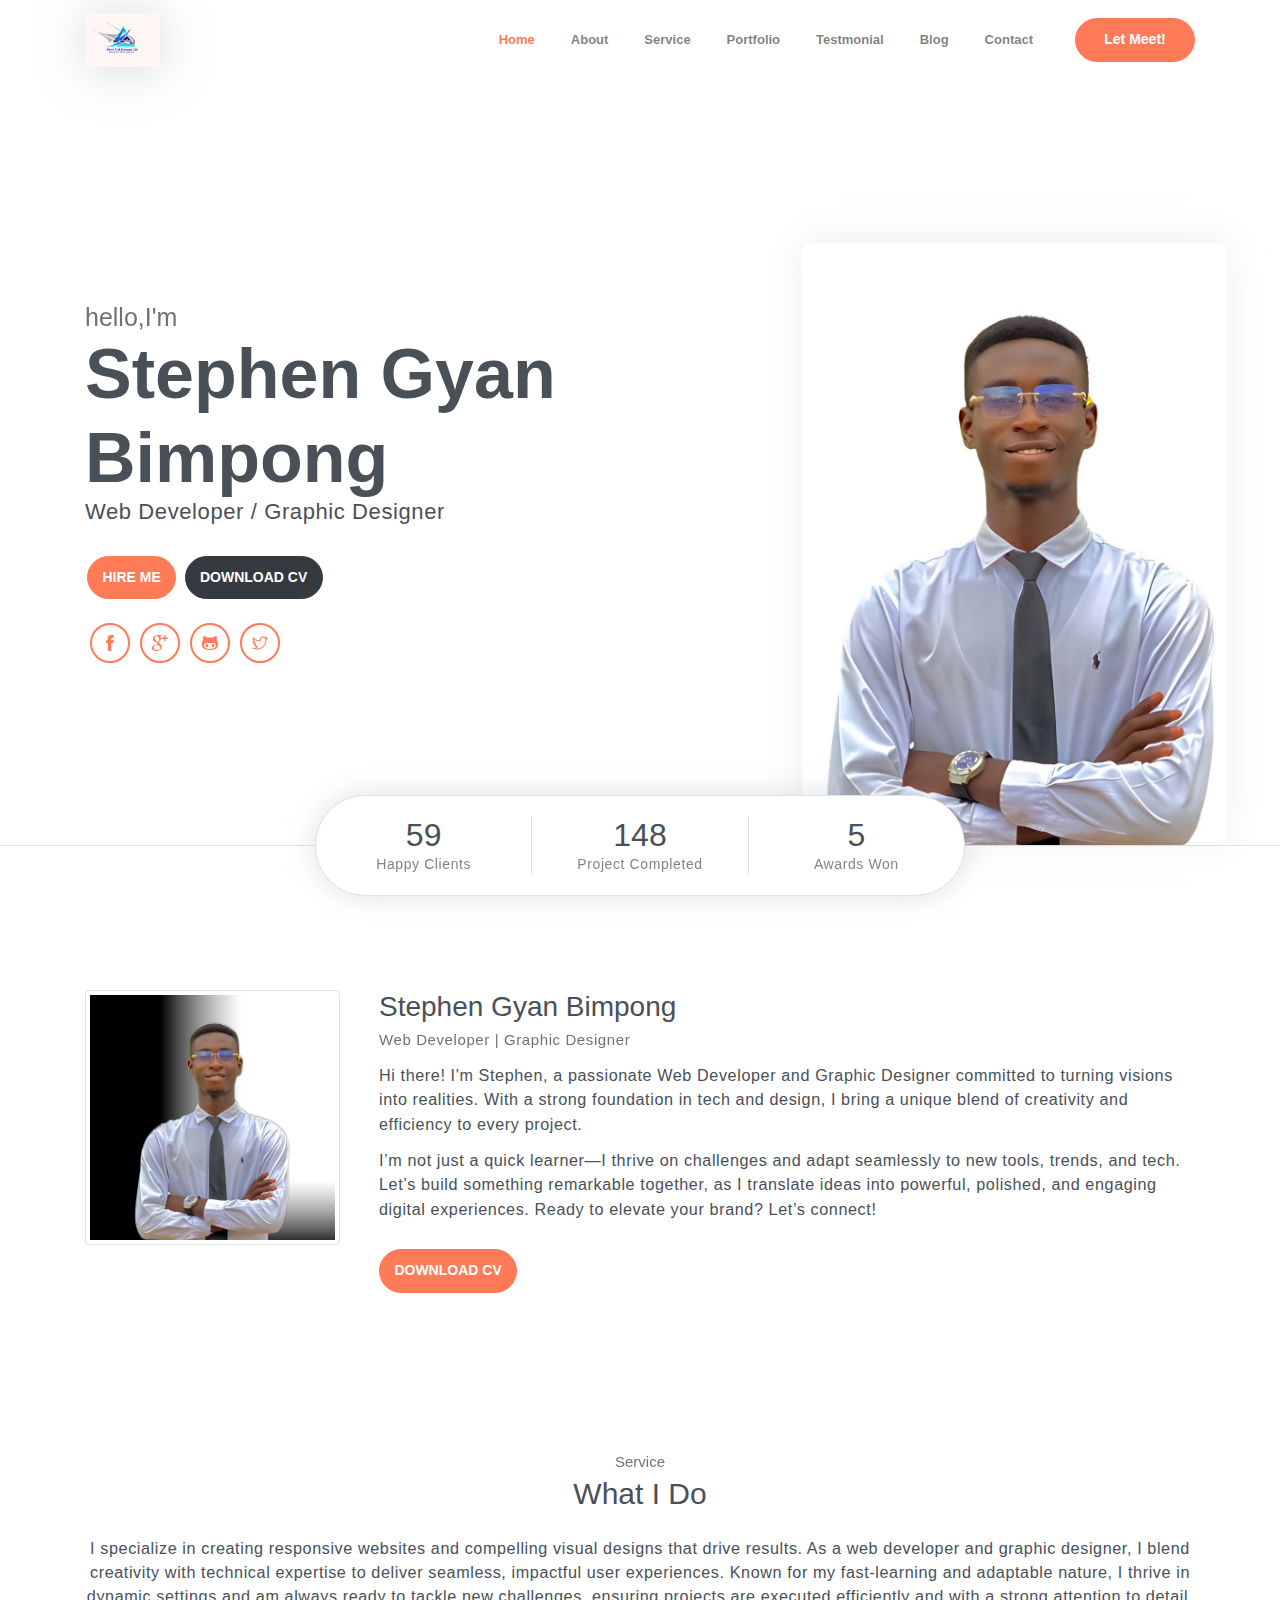
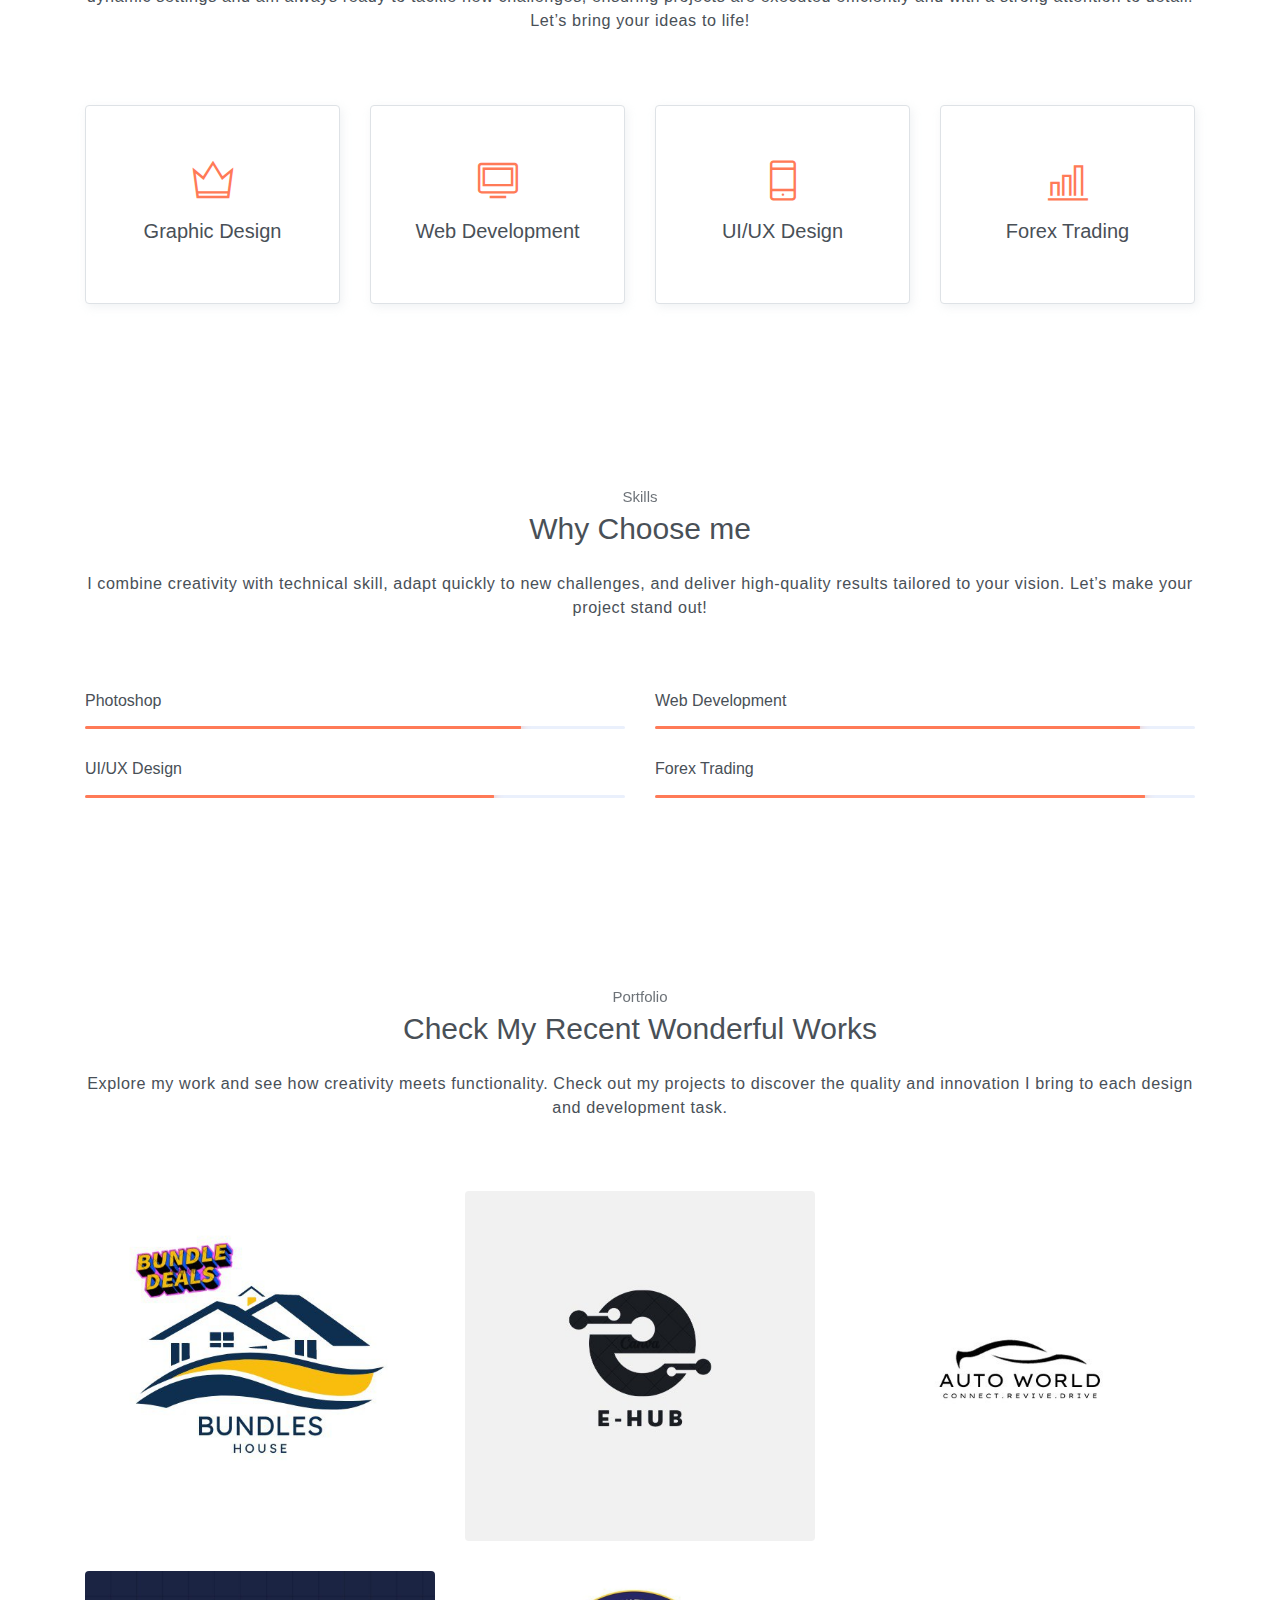
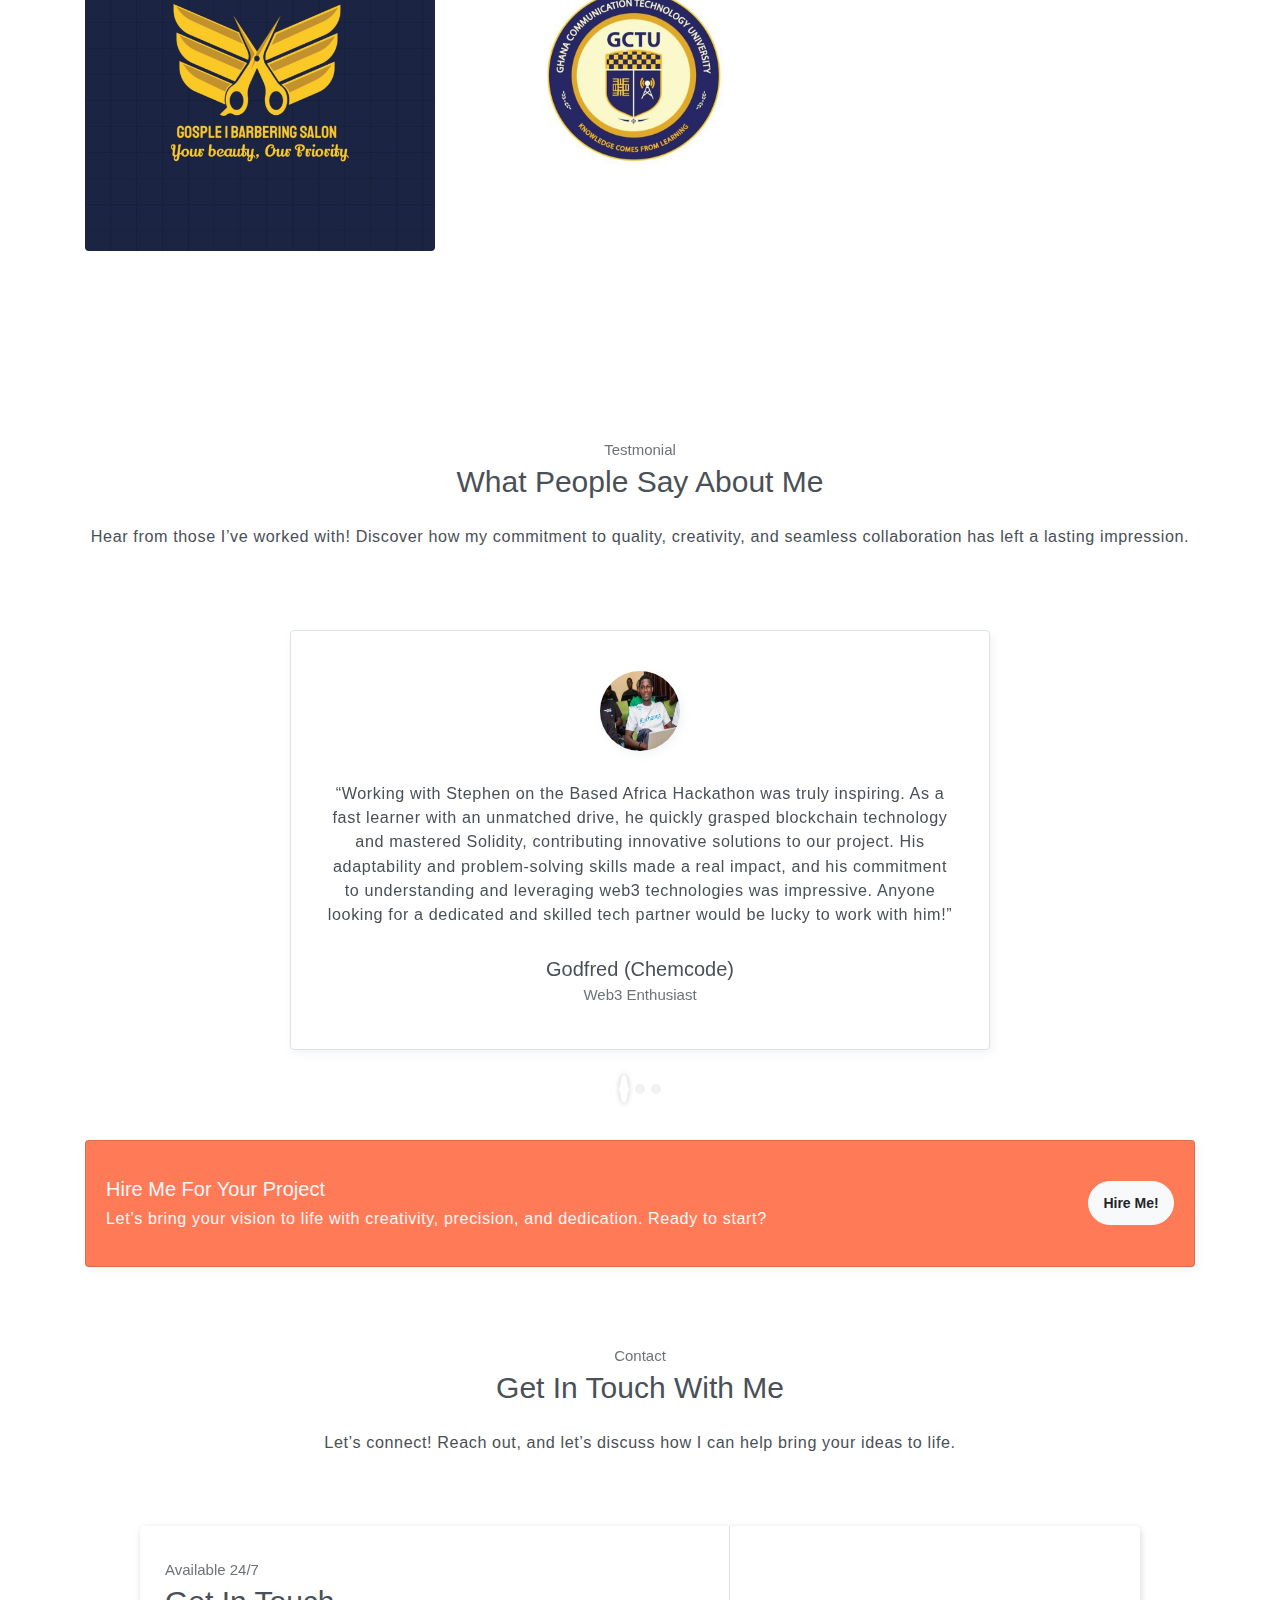
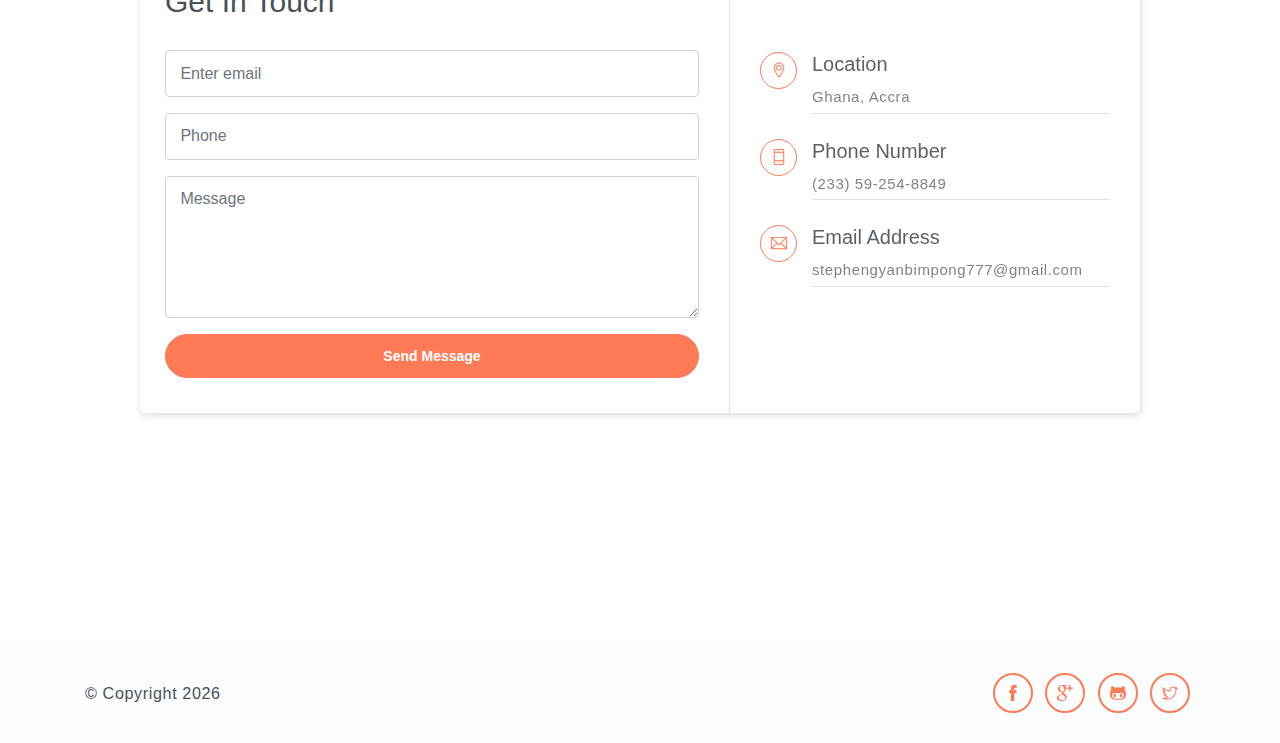
==== commit d7d69a31: "update numbers" ====
--- a/public_html/index.html
+++ b/public_html/index.html
@@ -81,11 +81,11 @@
         <!-- Header-widget -->
         <div class="widget">
             <div class="widget-item">
-                <h2>54</h2>
+                <h2>59</h2>
                 <p>Happy Clients</p>
             </div>
             <div class="widget-item">
-                <h2>144</h2>
+                <h2>148</h2>
                 <p>Project Completed</p>
             </div>
             <div class="widget-item">
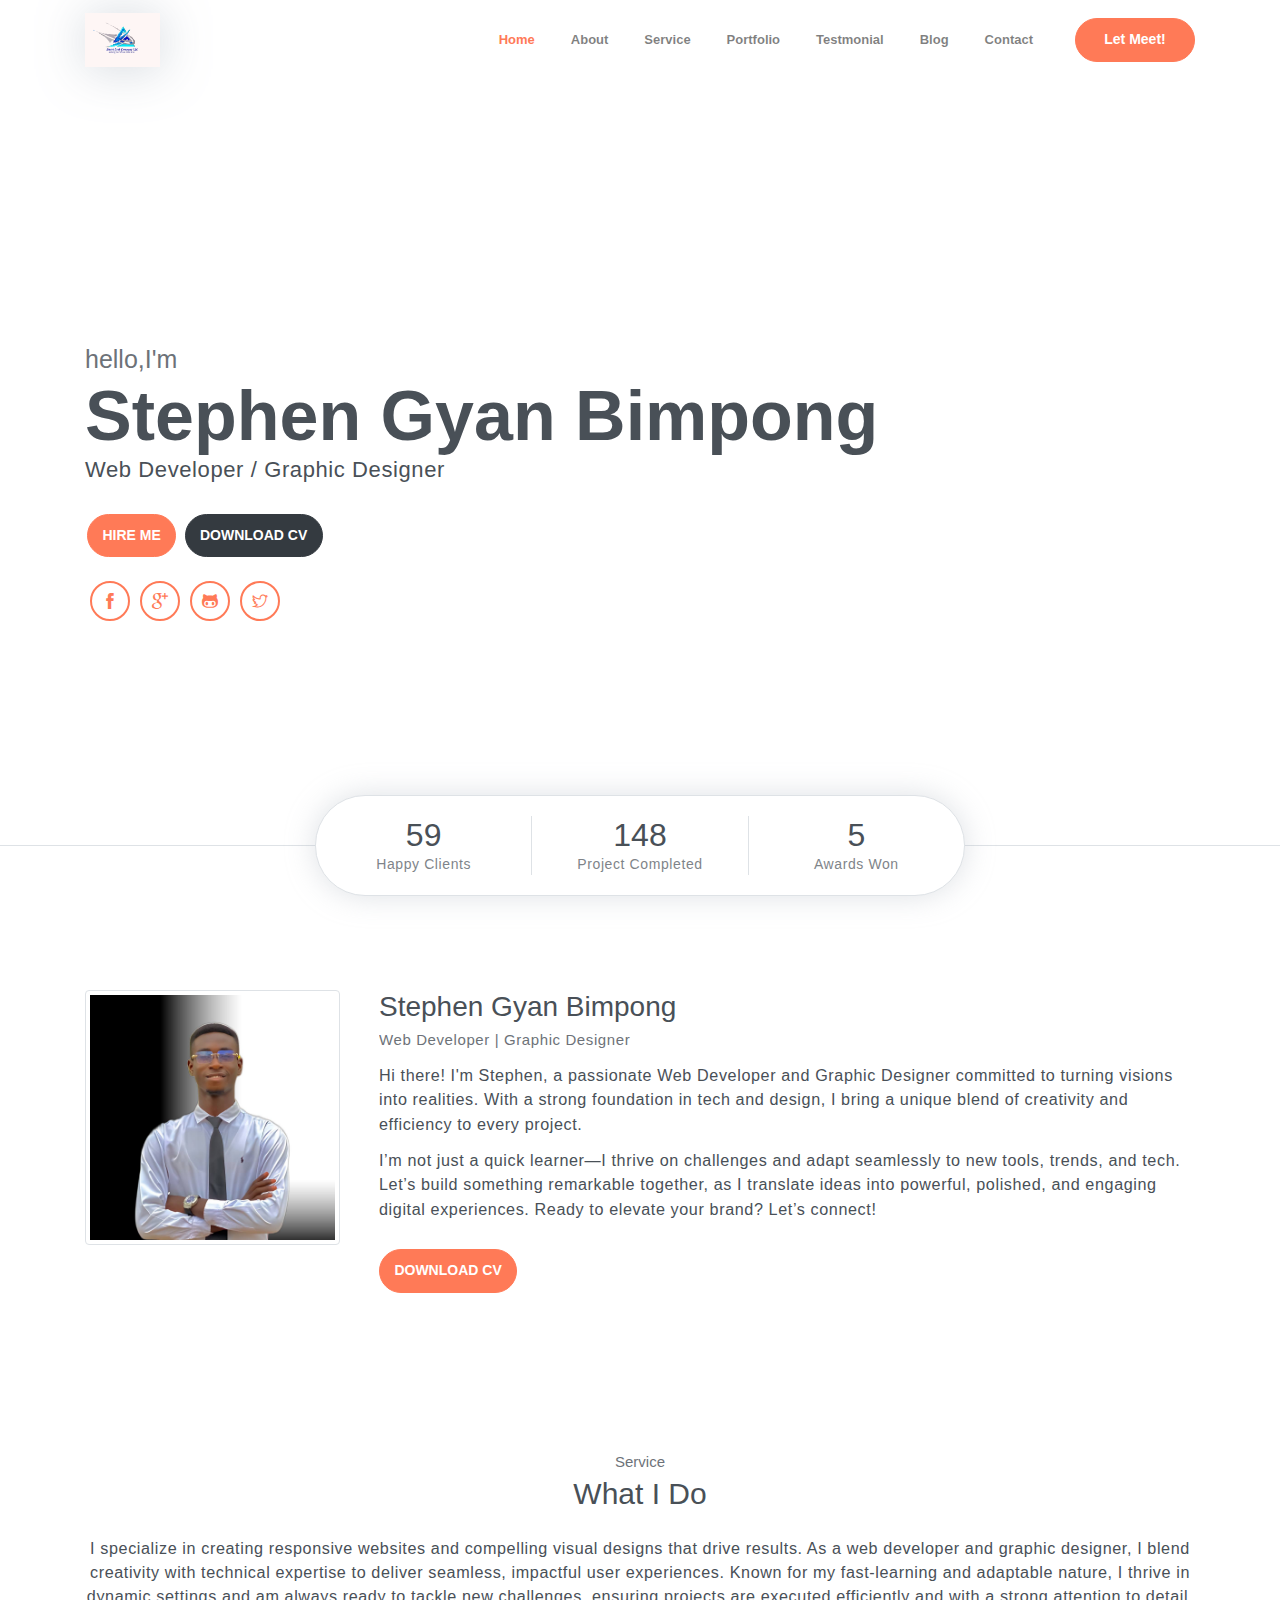
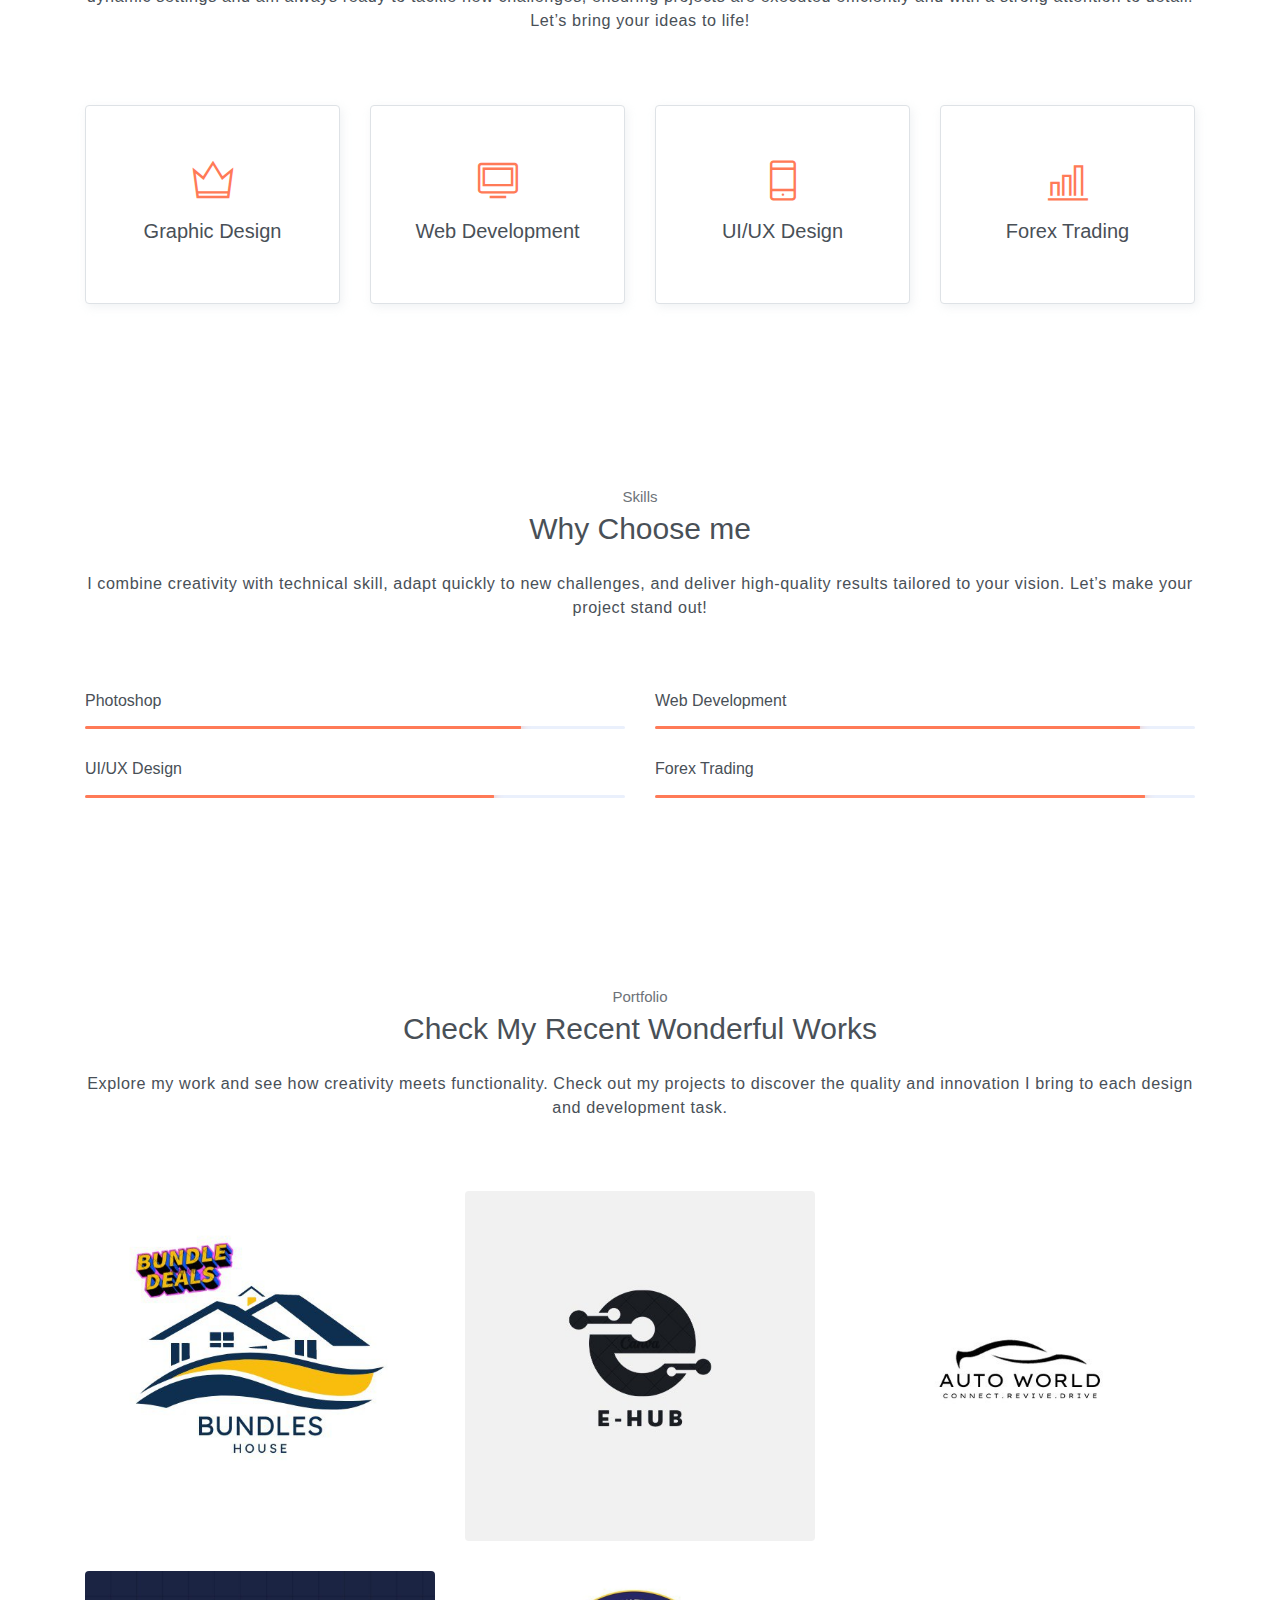
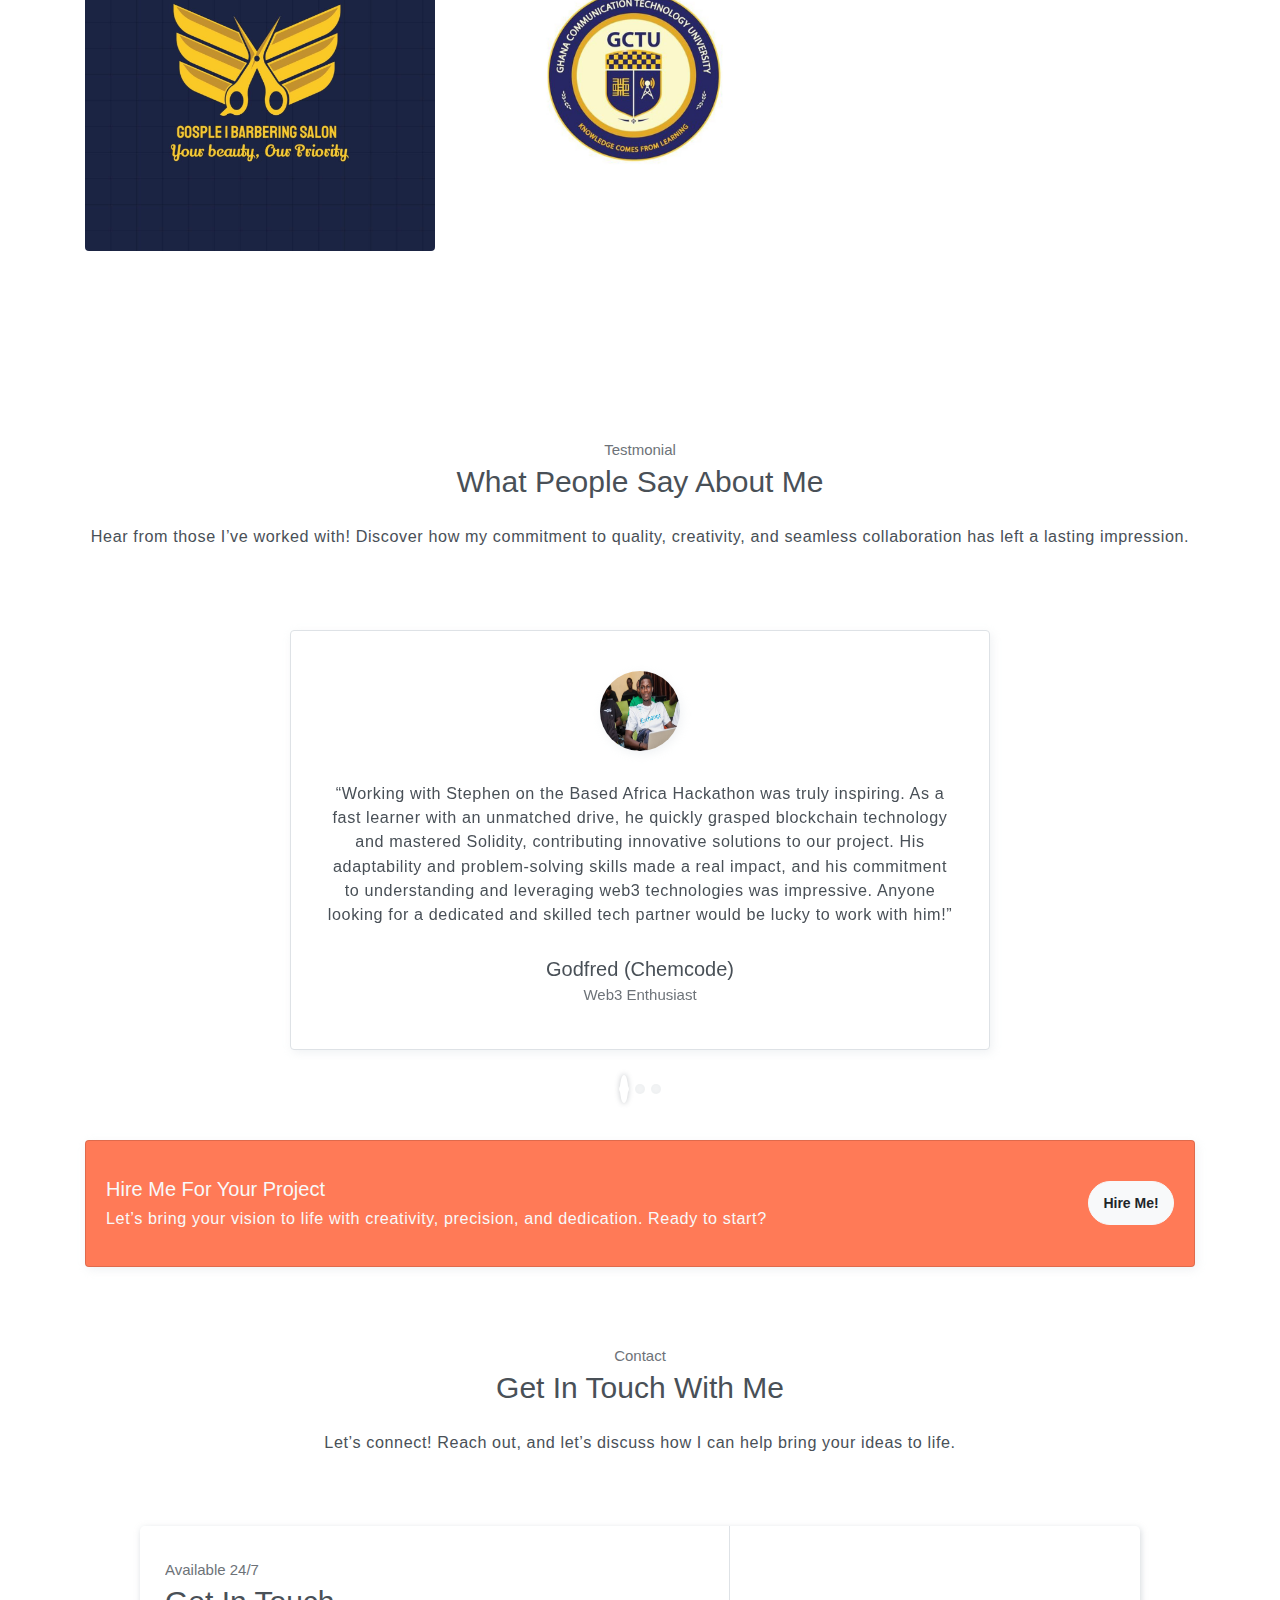
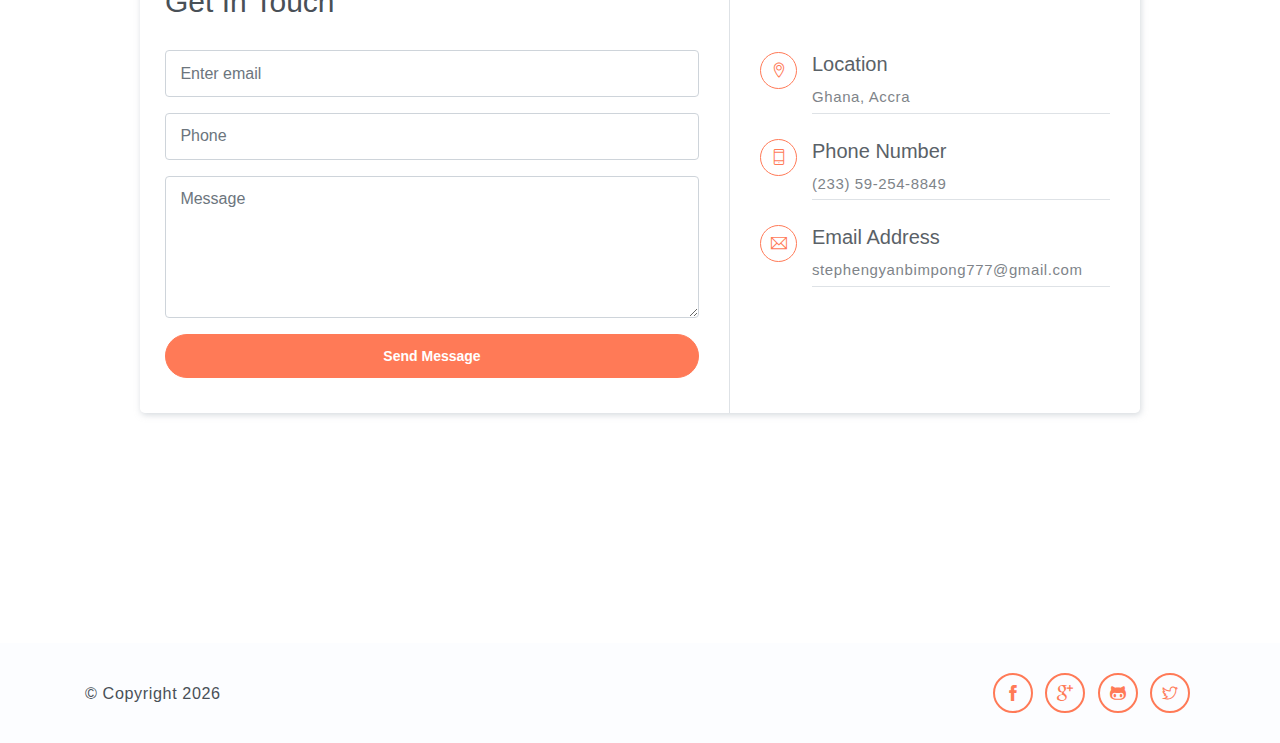
==== commit 94619561: "change portfolio image" ====
--- a/public_html/index.html
+++ b/public_html/index.html
@@ -74,7 +74,7 @@
                 </div>
             </div>              
             <div class="img-holder">
-                <img src="assets/imgs/man.jpg" alt="">
+                <img src="assets/imgs/stevoo.png" alt="">
             </div>      
         </div>  
 
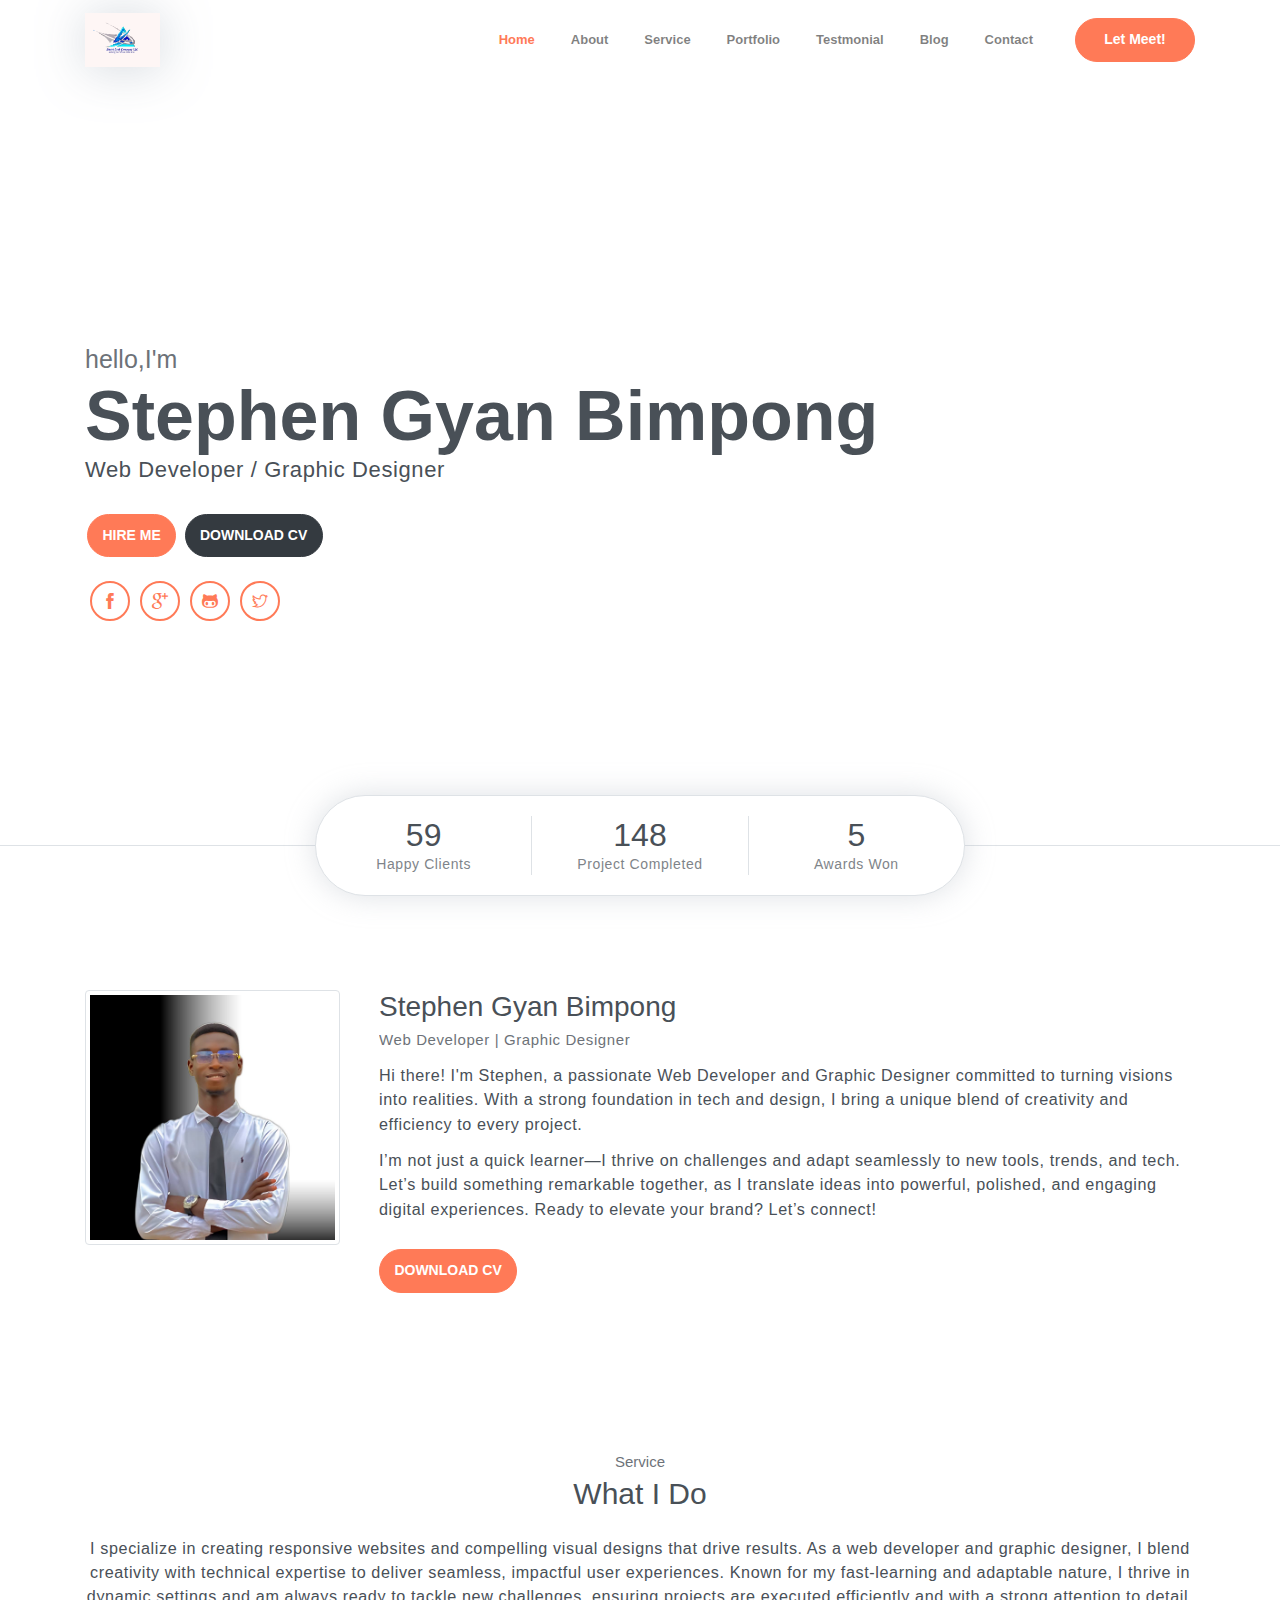
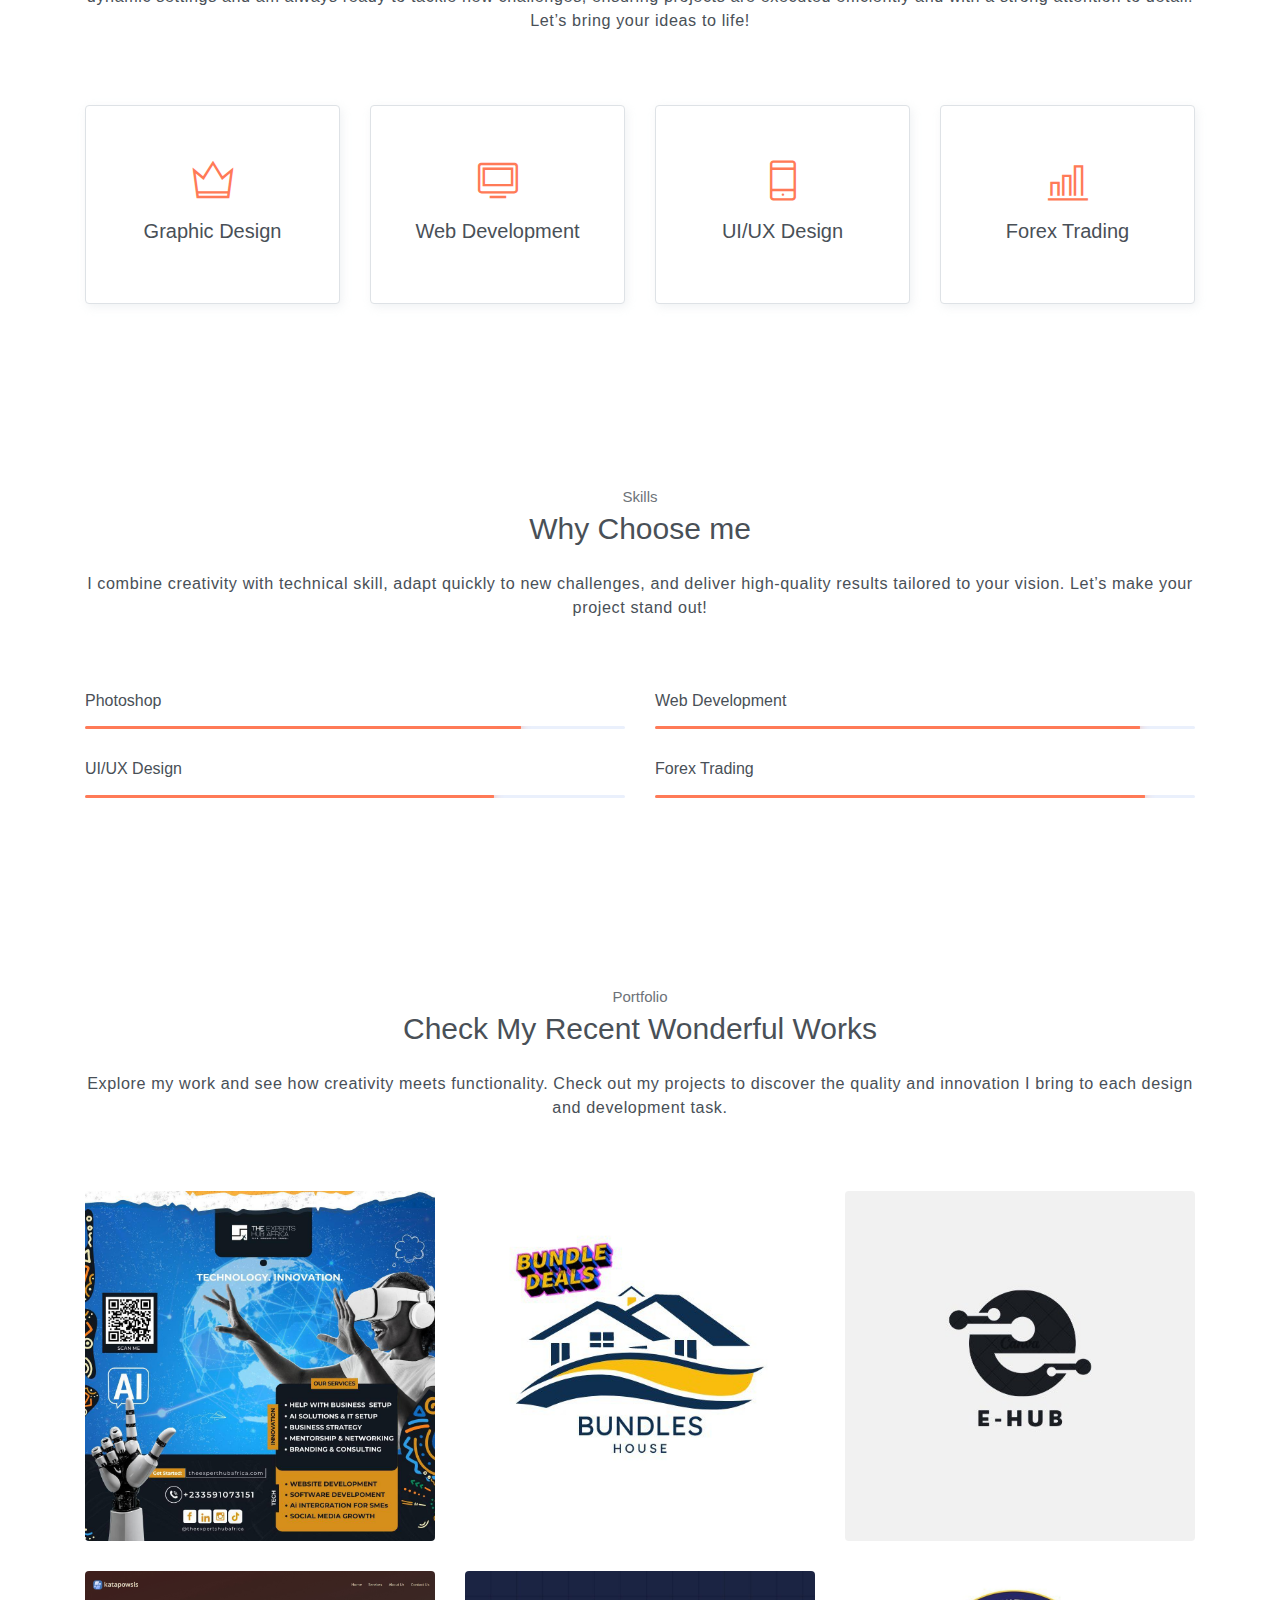
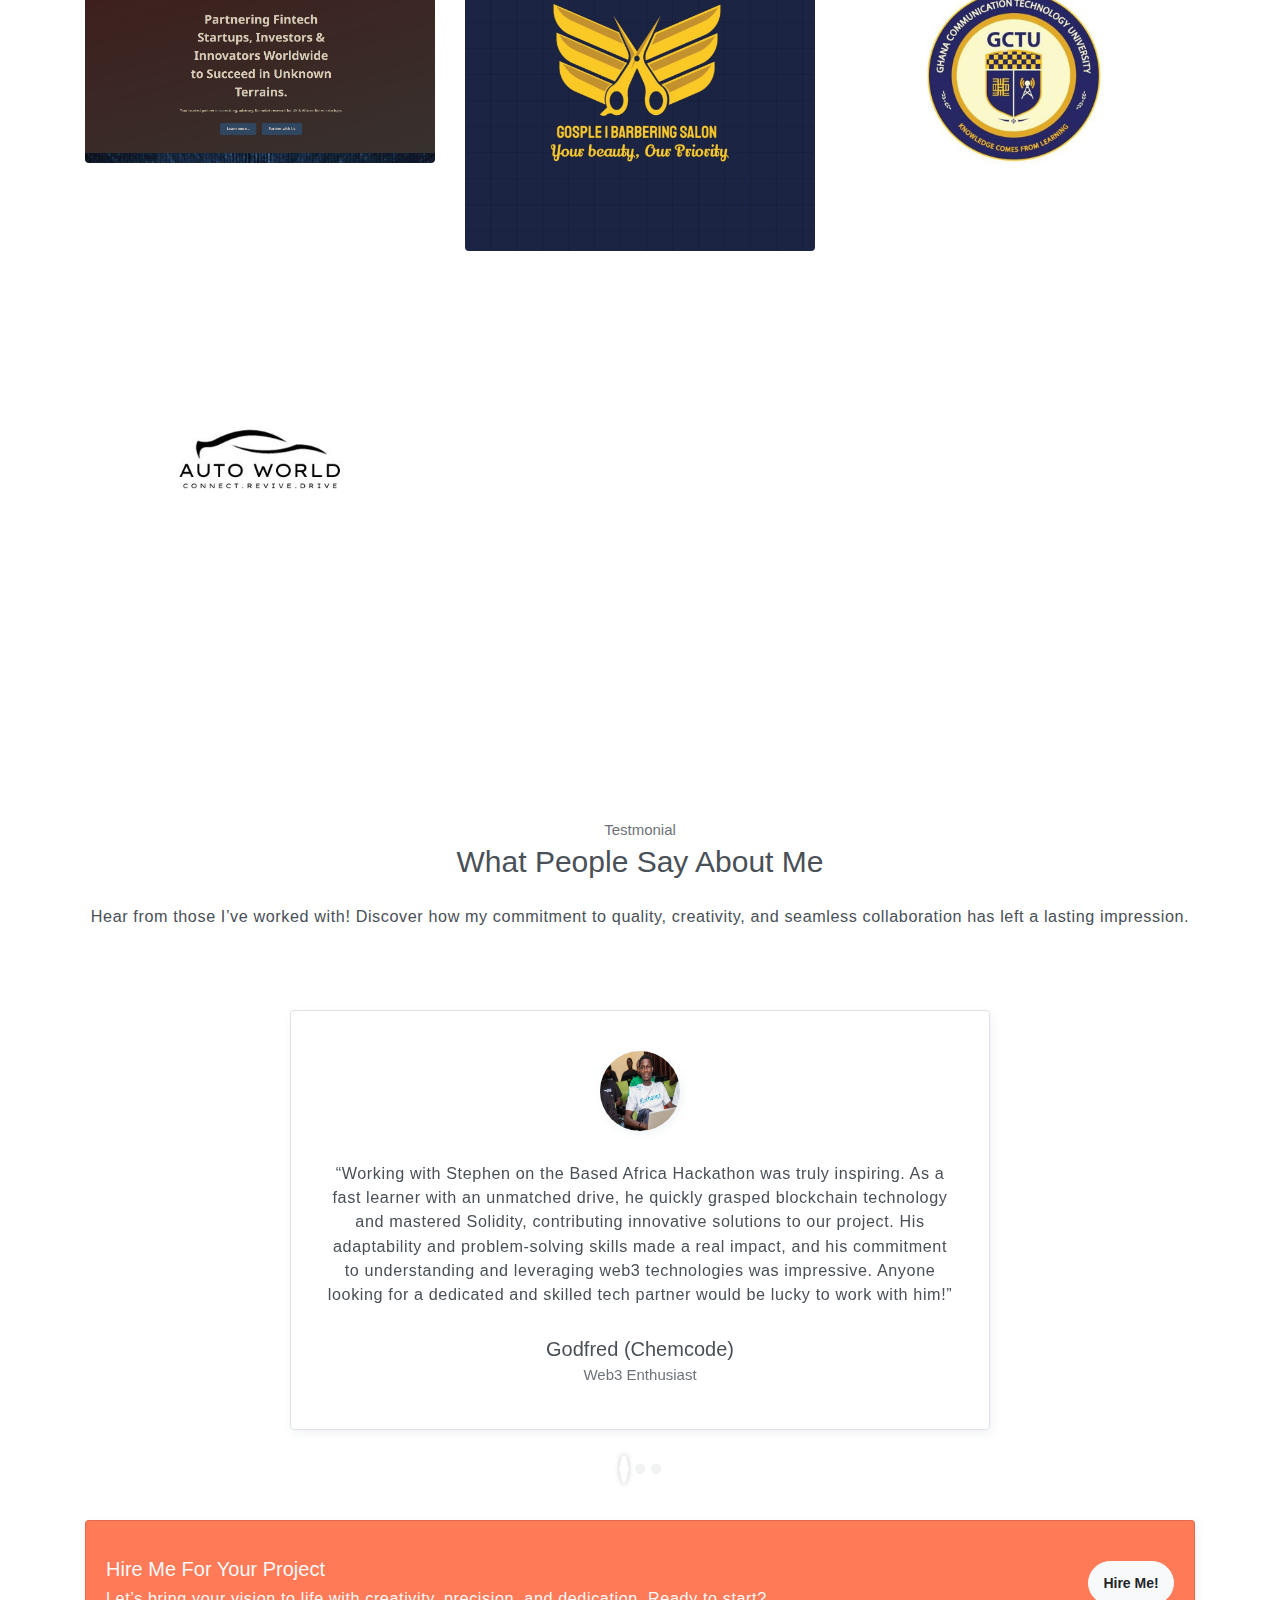
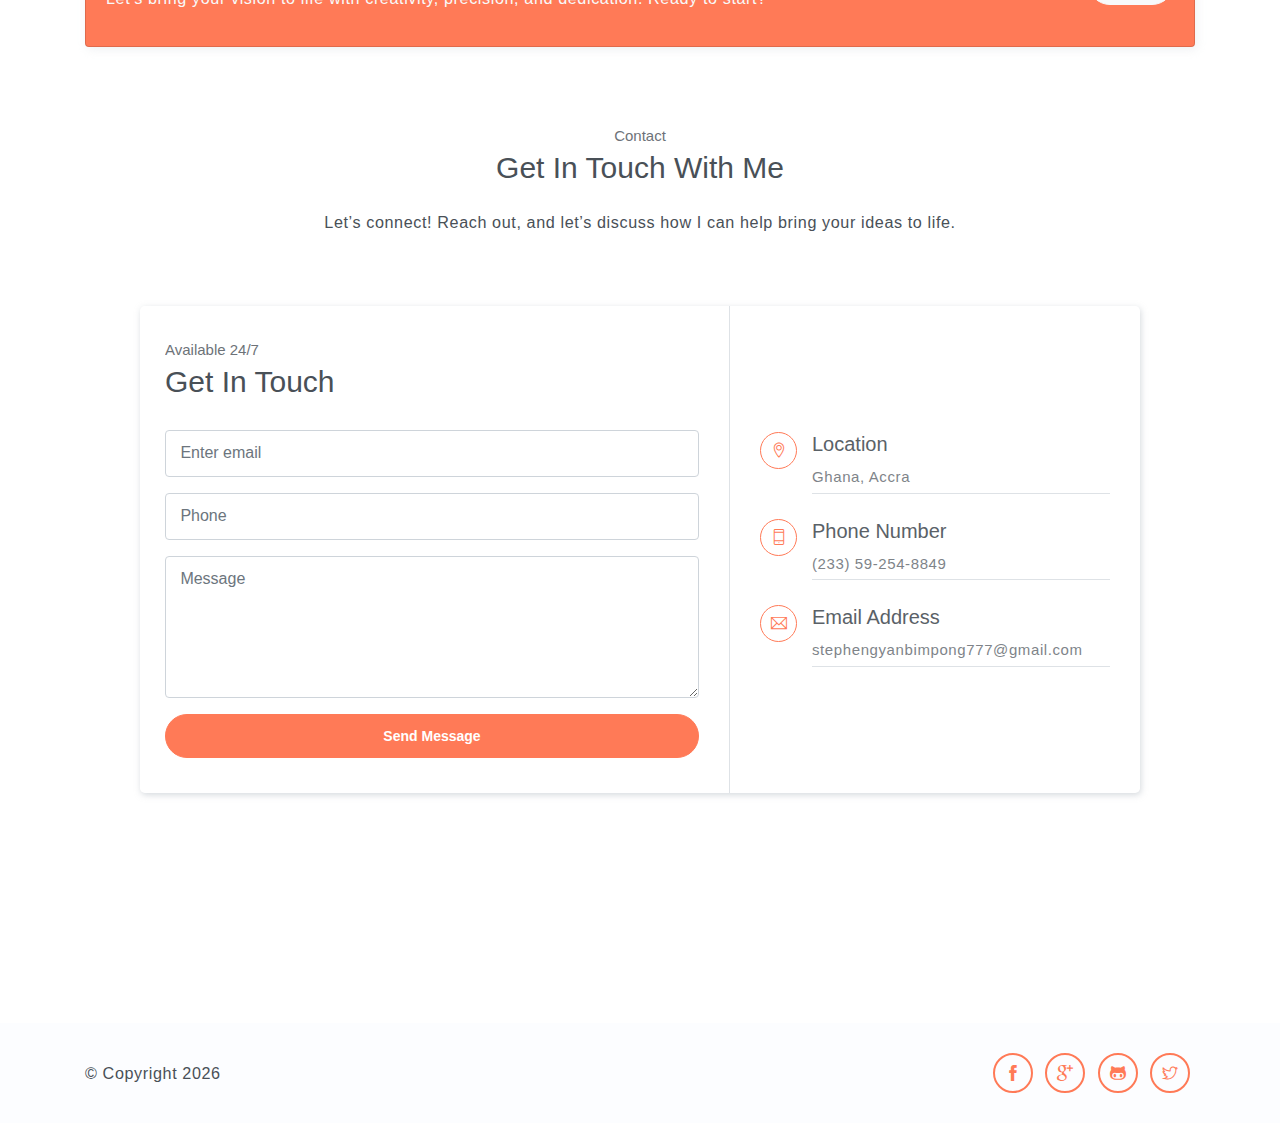
==== commit dd9d60d9: "add two new projects" ====
--- a/public_html/index.html
+++ b/public_html/index.html
@@ -204,6 +204,29 @@
             <p class="mb-5 pb-4">Explore my work and see how creativity meets functionality. Check out my projects to discover the quality and innovation I bring to each design and development task.</p>
 
             <div class="row">
+                <div class="col-sm-4">
+                    <div class="img-wrapper">
+                        <img src="assets/imgs/expertshub.jpg" alt="">
+                        <div class="overlay">
+                            <div class="overlay-infos">
+                                <h5>THE EXPERTS HUB AFRICA</h5>
+                                <a href="javascript:void(0)"><i class="ti-zoom-in"></i></a>
+                                <a href="
+                                https://www.theexpertshubafrica.github.io/co"><i class="ti-link"></i></a>
+                            </div>  
+                        </div>
+                    </div>
+                    <div class="img-wrapper">
+                        <img src="assets/imgs/katapowsis.jpeg" alt="">
+                        <div class="overlay">
+                            <div class="overlay-infos">
+                                <h5>KATAPOWSIS</h5>
+                                <a href="javascript:void(0)"><i class="ti-zoom-in"></i></a>
+                                <a href="https://www.katapowsis.com"><i class="ti-link"></i></a>
+                            </div>                              
+                        </div>
+                    </div>                  
+                </div>
                 <div class="col-sm-4">
                     <div class="img-wrapper">
                         <img src="assets/imgs/folio-1.jpg" alt="">
